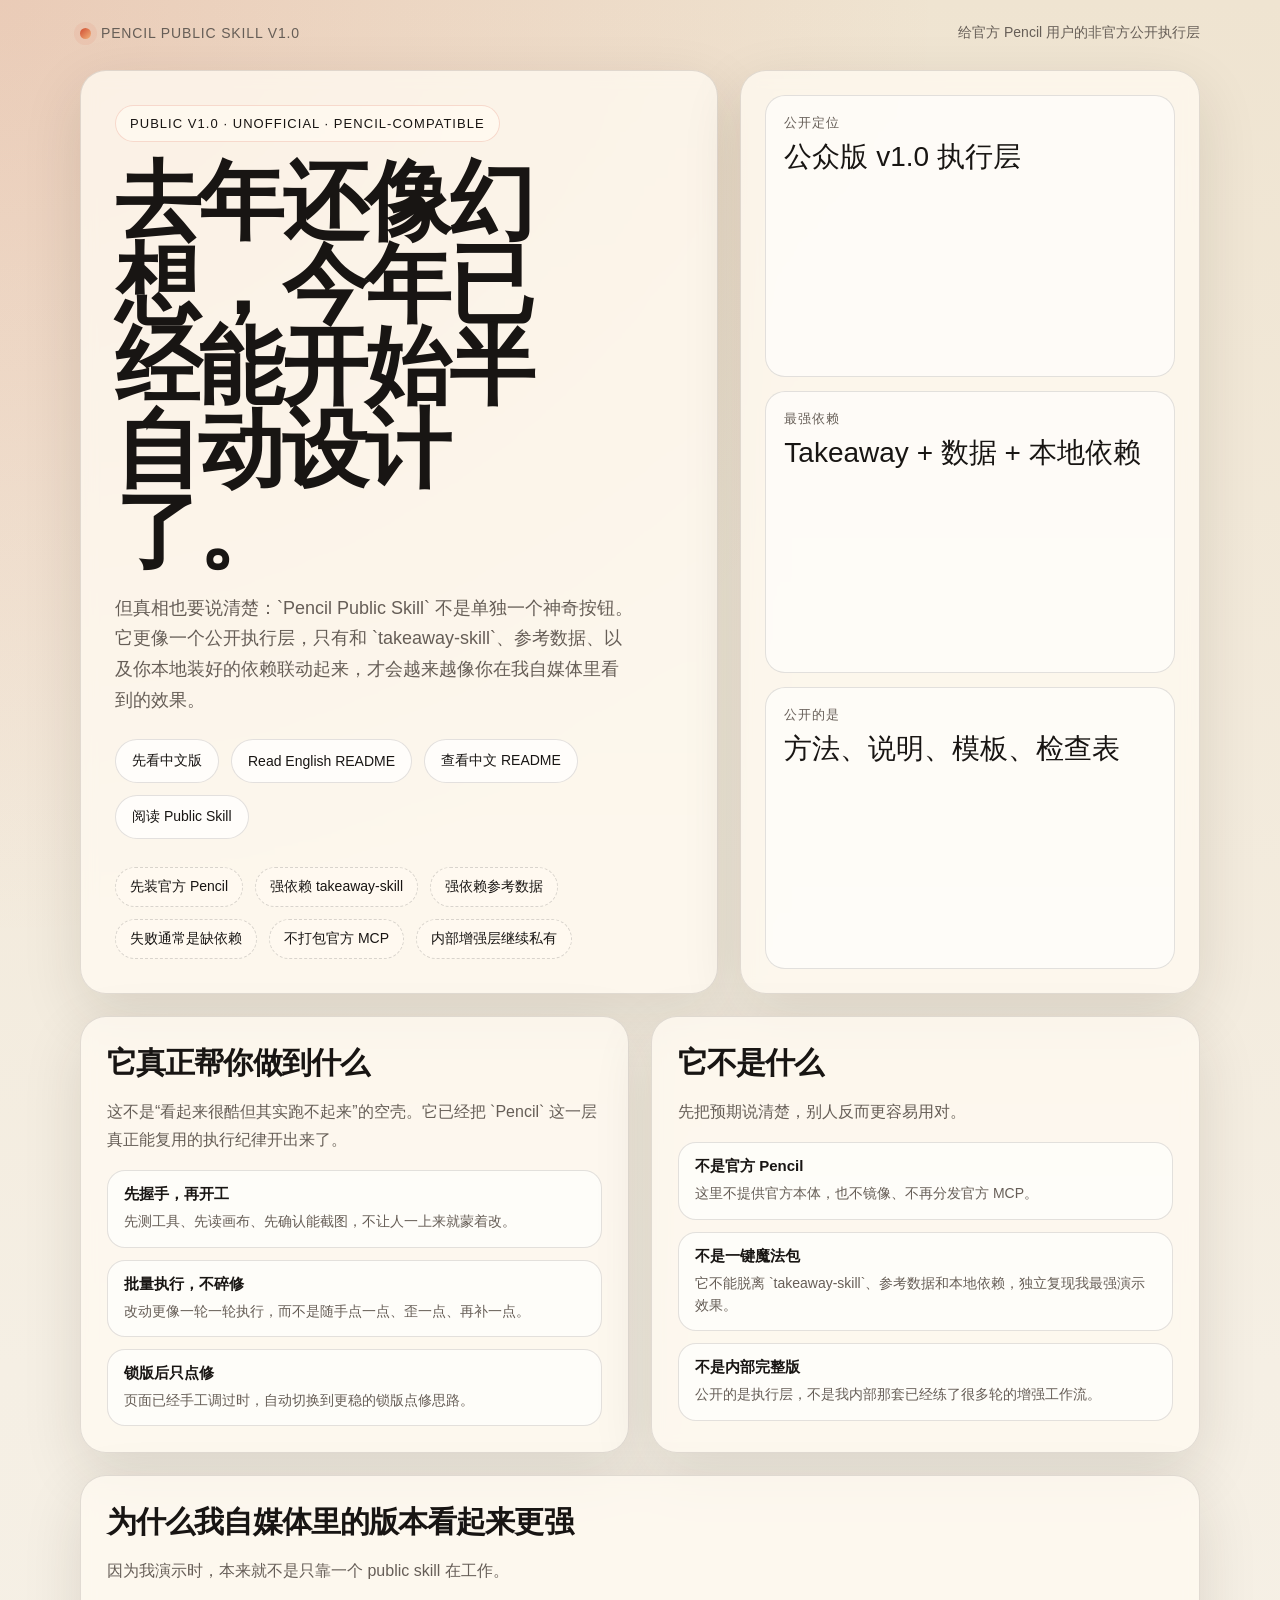
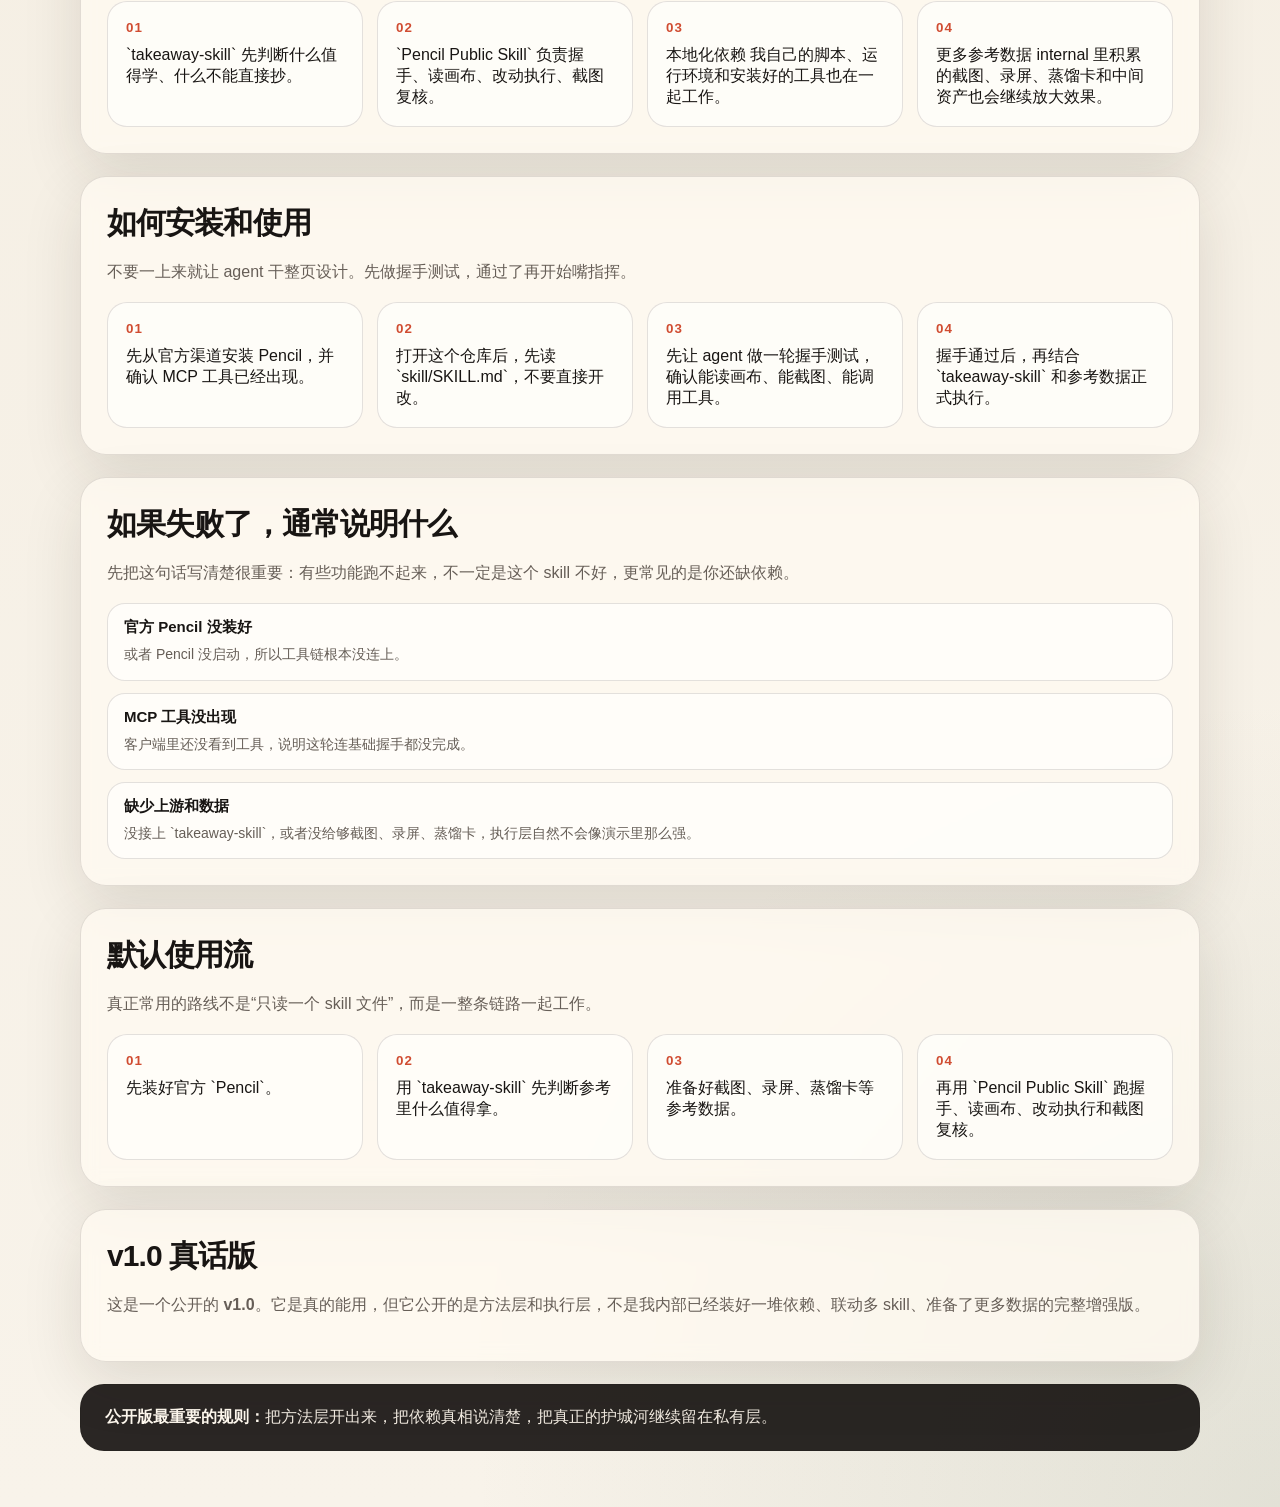
==== site/index.html @ 2a3d760c "chore: bootstrap open pencil public workflow kit" ====
<!DOCTYPE html>
<html lang="zh-CN">
  <head>
    <meta charset="UTF-8" />
    <meta name="viewport" content="width=device-width, initial-scale=1.0" />
    <title>Pencil Public Skill v1.0</title>
    <style>
      :root {
        --paper: #f5efe4;
        --paper-strong: #fffaf1;
        --ink: #181513;
        --muted: #665e57;
        --line: rgba(24, 21, 19, 0.12);
        --accent: #d04c31;
        --accent-soft: #f2b37b;
        --sage: #7f8f7a;
        --card: rgba(255, 250, 241, 0.78);
        --shadow: 0 20px 60px rgba(44, 29, 17, 0.12);
      }

      * {
        box-sizing: border-box;
      }

      body {
        margin: 0;
        color: var(--ink);
        background:
          radial-gradient(circle at top left, rgba(208, 76, 49, 0.16), transparent 28%),
          radial-gradient(circle at bottom right, rgba(127, 143, 122, 0.18), transparent 24%),
          linear-gradient(180deg, #efe4d1 0%, var(--paper) 44%, #f8f3ea 100%);
        font-family: "IBM Plex Sans", "Avenir Next", "Segoe UI", sans-serif;
      }

      a {
        color: inherit;
      }

      .shell {
        width: min(1120px, calc(100vw - 32px));
        margin: 0 auto;
        padding: 24px 0 56px;
      }

      .topbar {
        display: flex;
        justify-content: space-between;
        gap: 16px;
        align-items: center;
        margin-bottom: 28px;
        font-size: 14px;
        color: var(--muted);
      }

      .mark {
        display: inline-flex;
        align-items: center;
        gap: 10px;
        letter-spacing: 0.06em;
        text-transform: uppercase;
      }

      .mark::before {
        content: "";
        width: 11px;
        height: 11px;
        border-radius: 999px;
        background: linear-gradient(135deg, var(--accent), var(--accent-soft));
        box-shadow: 0 0 0 6px rgba(208, 76, 49, 0.08);
      }

      .hero {
        display: grid;
        grid-template-columns: minmax(0, 1.25fr) minmax(280px, 0.9fr);
        gap: 22px;
        align-items: stretch;
      }

      .panel {
        background: var(--card);
        backdrop-filter: blur(8px);
        border: 1px solid var(--line);
        border-radius: 26px;
        box-shadow: var(--shadow);
      }

      .hero-main {
        padding: 34px;
      }

      .eyebrow {
        display: inline-flex;
        align-items: center;
        gap: 10px;
        padding: 10px 14px;
        border-radius: 999px;
        border: 1px solid rgba(208, 76, 49, 0.18);
        background: rgba(255, 250, 241, 0.78);
        font-size: 13px;
        letter-spacing: 0.08em;
        text-transform: uppercase;
      }

      h1,
      h2,
      h3 {
        margin: 0;
        font-family: "Space Grotesk", "Avenir Next Condensed", sans-serif;
        letter-spacing: -0.03em;
      }

      h1 {
        margin-top: 18px;
        font-size: clamp(42px, 7vw, 86px);
        line-height: 0.96;
        max-width: 9.4ch;
      }

      .lead {
        margin: 20px 0 0;
        max-width: 52ch;
        color: var(--muted);
        font-size: 18px;
        line-height: 1.7;
      }

      .hero-notes {
        margin-top: 28px;
        display: flex;
        flex-wrap: wrap;
        gap: 12px;
      }

      .chip {
        padding: 10px 14px;
        border-radius: 999px;
        border: 1px dashed rgba(24, 21, 19, 0.16);
        background: rgba(255, 250, 241, 0.72);
        font-size: 14px;
      }

      .hero-links {
        margin-top: 24px;
        display: flex;
        flex-wrap: wrap;
        gap: 12px;
      }

      .hero-link {
        display: inline-flex;
        align-items: center;
        justify-content: center;
        padding: 12px 16px;
        border-radius: 999px;
        border: 1px solid rgba(24, 21, 19, 0.12);
        background: rgba(255, 255, 255, 0.72);
        text-decoration: none;
        font-size: 14px;
      }

      .hero-side {
        padding: 24px;
        display: grid;
        gap: 14px;
      }

      .stat {
        padding: 18px;
        border-radius: 20px;
        background: rgba(255, 255, 255, 0.62);
        border: 1px solid var(--line);
      }

      .stat-label {
        color: var(--muted);
        font-size: 13px;
        text-transform: uppercase;
        letter-spacing: 0.08em;
      }

      .stat-value {
        margin-top: 10px;
        font-size: 28px;
        line-height: 1.1;
        font-family: "Space Grotesk", "Avenir Next Condensed", sans-serif;
      }

      .grid {
        margin-top: 22px;
        display: grid;
        grid-template-columns: repeat(12, minmax(0, 1fr));
        gap: 22px;
      }

      .card {
        padding: 26px;
        grid-column: span 6;
      }

      .card h2 {
        font-size: 30px;
        margin-bottom: 14px;
      }

      .card p {
        margin: 0 0 16px;
        color: var(--muted);
        line-height: 1.75;
      }

      .list {
        display: grid;
        gap: 12px;
      }

      .item {
        padding: 14px 16px;
        border-radius: 18px;
        background: rgba(255, 255, 255, 0.58);
        border: 1px solid var(--line);
      }

      .item strong {
        display: block;
        margin-bottom: 6px;
        font-size: 15px;
      }

      .item span {
        color: var(--muted);
        font-size: 14px;
        line-height: 1.6;
      }

      .full {
        grid-column: 1 / -1;
      }

      .steps {
        display: grid;
        grid-template-columns: repeat(4, minmax(0, 1fr));
        gap: 14px;
      }

      .step {
        padding: 18px;
        border-radius: 20px;
        border: 1px solid var(--line);
        background: rgba(255, 255, 255, 0.56);
      }

      .step small {
        display: block;
        margin-bottom: 10px;
        color: var(--accent);
        font-weight: 700;
        letter-spacing: 0.08em;
      }

      .footer {
        margin-top: 22px;
        padding: 22px 24px;
        border-radius: 24px;
        border: 1px solid var(--line);
        background: rgba(24, 21, 19, 0.92);
        color: #f4ede3;
      }

      .footer strong {
        color: #fff9ef;
      }

      @media (max-width: 920px) {
        .hero {
          grid-template-columns: 1fr;
        }

        .card {
          grid-column: 1 / -1;
        }

        .steps {
          grid-template-columns: 1fr 1fr;
        }
      }

      @media (max-width: 640px) {
        .shell {
          width: min(100vw - 20px, 1120px);
        }

        .hero-main,
        .hero-side,
        .card {
          padding: 22px;
        }

        .steps {
          grid-template-columns: 1fr;
        }

        h1 {
          max-width: 100%;
        }
      }
    </style>
  </head>
  <body>
    <main class="shell">
      <div class="topbar">
        <div class="mark">Pencil Public Skill v1.0</div>
        <div>给官方 Pencil 用户的非官方公开执行层</div>
      </div>

      <section class="hero">
        <article class="panel hero-main">
          <div class="eyebrow">Public v1.0 · unofficial · Pencil-compatible</div>
          <h1>去年还像幻想，今年已经能开始半自动设计了。</h1>
          <p class="lead">
            但真相也要说清楚：`Pencil Public Skill` 不是单独一个神奇按钮。它更像一个公开执行层，只有和
            `takeaway-skill`、参考数据、以及你本地装好的依赖联动起来，才会越来越像你在我自媒体里看到的效果。
          </p>
          <div class="hero-links">
            <a class="hero-link" href="../README.zh-CN.md">先看中文版</a>
            <a class="hero-link" href="../README.md">Read English README</a>
            <a class="hero-link" href="../README.zh-CN.md">查看中文 README</a>
            <a class="hero-link" href="../skill/SKILL.md">阅读 Public Skill</a>
          </div>
          <div class="hero-notes">
            <div class="chip">先装官方 Pencil</div>
            <div class="chip">强依赖 takeaway-skill</div>
            <div class="chip">强依赖参考数据</div>
            <div class="chip">失败通常是缺依赖</div>
            <div class="chip">不打包官方 MCP</div>
            <div class="chip">内部增强层继续私有</div>
          </div>
        </article>

        <aside class="panel hero-side">
          <div class="stat">
            <div class="stat-label">公开定位</div>
            <div class="stat-value">公众版 v1.0 执行层</div>
          </div>
          <div class="stat">
            <div class="stat-label">最强依赖</div>
            <div class="stat-value">Takeaway + 数据 + 本地依赖</div>
          </div>
          <div class="stat">
            <div class="stat-label">公开的是</div>
            <div class="stat-value">方法、说明、模板、检查表</div>
          </div>
        </aside>
      </section>

      <section class="grid">
        <article class="panel card">
          <h2>它真正帮你做到什么</h2>
          <p>
            这不是“看起来很酷但其实跑不起来”的空壳。它已经把 `Pencil` 这一层真正能复用的执行纪律开出来了。
          </p>
          <div class="list">
            <div class="item">
              <strong>先握手，再开工</strong>
              <span>先测工具、先读画布、先确认能截图，不让人一上来就蒙着改。</span>
            </div>
            <div class="item">
              <strong>批量执行，不碎修</strong>
              <span>改动更像一轮一轮执行，而不是随手点一点、歪一点、再补一点。</span>
            </div>
            <div class="item">
              <strong>锁版后只点修</strong>
              <span>页面已经手工调过时，自动切换到更稳的锁版点修思路。</span>
            </div>
          </div>
        </article>

        <article class="panel card">
          <h2>它不是什么</h2>
          <p>
            先把预期说清楚，别人反而更容易用对。
          </p>
          <div class="list">
            <div class="item">
              <strong>不是官方 Pencil</strong>
              <span>这里不提供官方本体，也不镜像、不再分发官方 MCP。</span>
            </div>
            <div class="item">
              <strong>不是一键魔法包</strong>
              <span>它不能脱离 `takeaway-skill`、参考数据和本地依赖，独立复现我最强演示效果。</span>
            </div>
            <div class="item">
              <strong>不是内部完整版</strong>
              <span>公开的是执行层，不是我内部那套已经练了很多轮的增强工作流。</span>
            </div>
          </div>
        </article>

        <article class="panel card full">
          <h2>为什么我自媒体里的版本看起来更强</h2>
          <p>
            因为我演示时，本来就不是只靠一个 public skill 在工作。
          </p>
          <div class="steps">
            <div class="step">
              <small>01</small>
              `takeaway-skill`
              先判断什么值得学、什么不能直接抄。
            </div>
            <div class="step">
              <small>02</small>
              `Pencil Public Skill`
              负责握手、读画布、改动执行、截图复核。
            </div>
            <div class="step">
              <small>03</small>
              本地化依赖
              我自己的脚本、运行环境和安装好的工具也在一起工作。
            </div>
            <div class="step">
              <small>04</small>
              更多参考数据
              internal 里积累的截图、录屏、蒸馏卡和中间资产也会继续放大效果。
            </div>
          </div>
        </article>

        <article class="panel card full">
          <h2>如何安装和使用</h2>
          <p>
            不要一上来就让 agent 干整页设计。先做握手测试，通过了再开始嘴指挥。
          </p>
          <div class="steps">
            <div class="step">
              <small>01</small>
              先从官方渠道安装 Pencil，并确认 MCP 工具已经出现。
            </div>
            <div class="step">
              <small>02</small>
              打开这个仓库后，先读 `skill/SKILL.md`，不要直接开改。
            </div>
            <div class="step">
              <small>03</small>
              先让 agent 做一轮握手测试，确认能读画布、能截图、能调用工具。
            </div>
            <div class="step">
              <small>04</small>
              握手通过后，再结合 `takeaway-skill` 和参考数据正式执行。
            </div>
          </div>
        </article>

        <article class="panel card full">
          <h2>如果失败了，通常说明什么</h2>
          <p>
            先把这句话写清楚很重要：有些功能跑不起来，不一定是这个 skill 不好，更常见的是你还缺依赖。
          </p>
          <div class="list">
            <div class="item">
              <strong>官方 Pencil 没装好</strong>
              <span>或者 Pencil 没启动，所以工具链根本没连上。</span>
            </div>
            <div class="item">
              <strong>MCP 工具没出现</strong>
              <span>客户端里还没看到工具，说明这轮连基础握手都没完成。</span>
            </div>
            <div class="item">
              <strong>缺少上游和数据</strong>
              <span>没接上 `takeaway-skill`，或者没给够截图、录屏、蒸馏卡，执行层自然不会像演示里那么强。</span>
            </div>
          </div>
        </article>

        <article class="panel card full">
          <h2>默认使用流</h2>
          <p>
            真正常用的路线不是“只读一个 skill 文件”，而是一整条链路一起工作。
          </p>
          <div class="steps">
            <div class="step">
              <small>01</small>
              先装好官方 `Pencil`。
            </div>
            <div class="step">
              <small>02</small>
              用 `takeaway-skill` 先判断参考里什么值得拿。
            </div>
            <div class="step">
              <small>03</small>
              准备好截图、录屏、蒸馏卡等参考数据。
            </div>
            <div class="step">
              <small>04</small>
              再用 `Pencil Public Skill` 跑握手、读画布、改动执行和截图复核。
            </div>
          </div>
        </article>

        <article class="panel card full">
          <h2>v1.0 真话版</h2>
          <p>
            这是一个公开的 <strong>v1.0</strong>。它是真的能用，但它公开的是方法层和执行层，不是我内部已经装好一堆依赖、联动多 skill、准备了更多数据的完整增强版。
          </p>
        </article>
      </section>

      <section class="footer">
        <strong>公开版最重要的规则：</strong>把方法层开出来，把依赖真相说清楚，把真正的护城河继续留在私有层。
      </section>
    </main>
  </body>
</html>
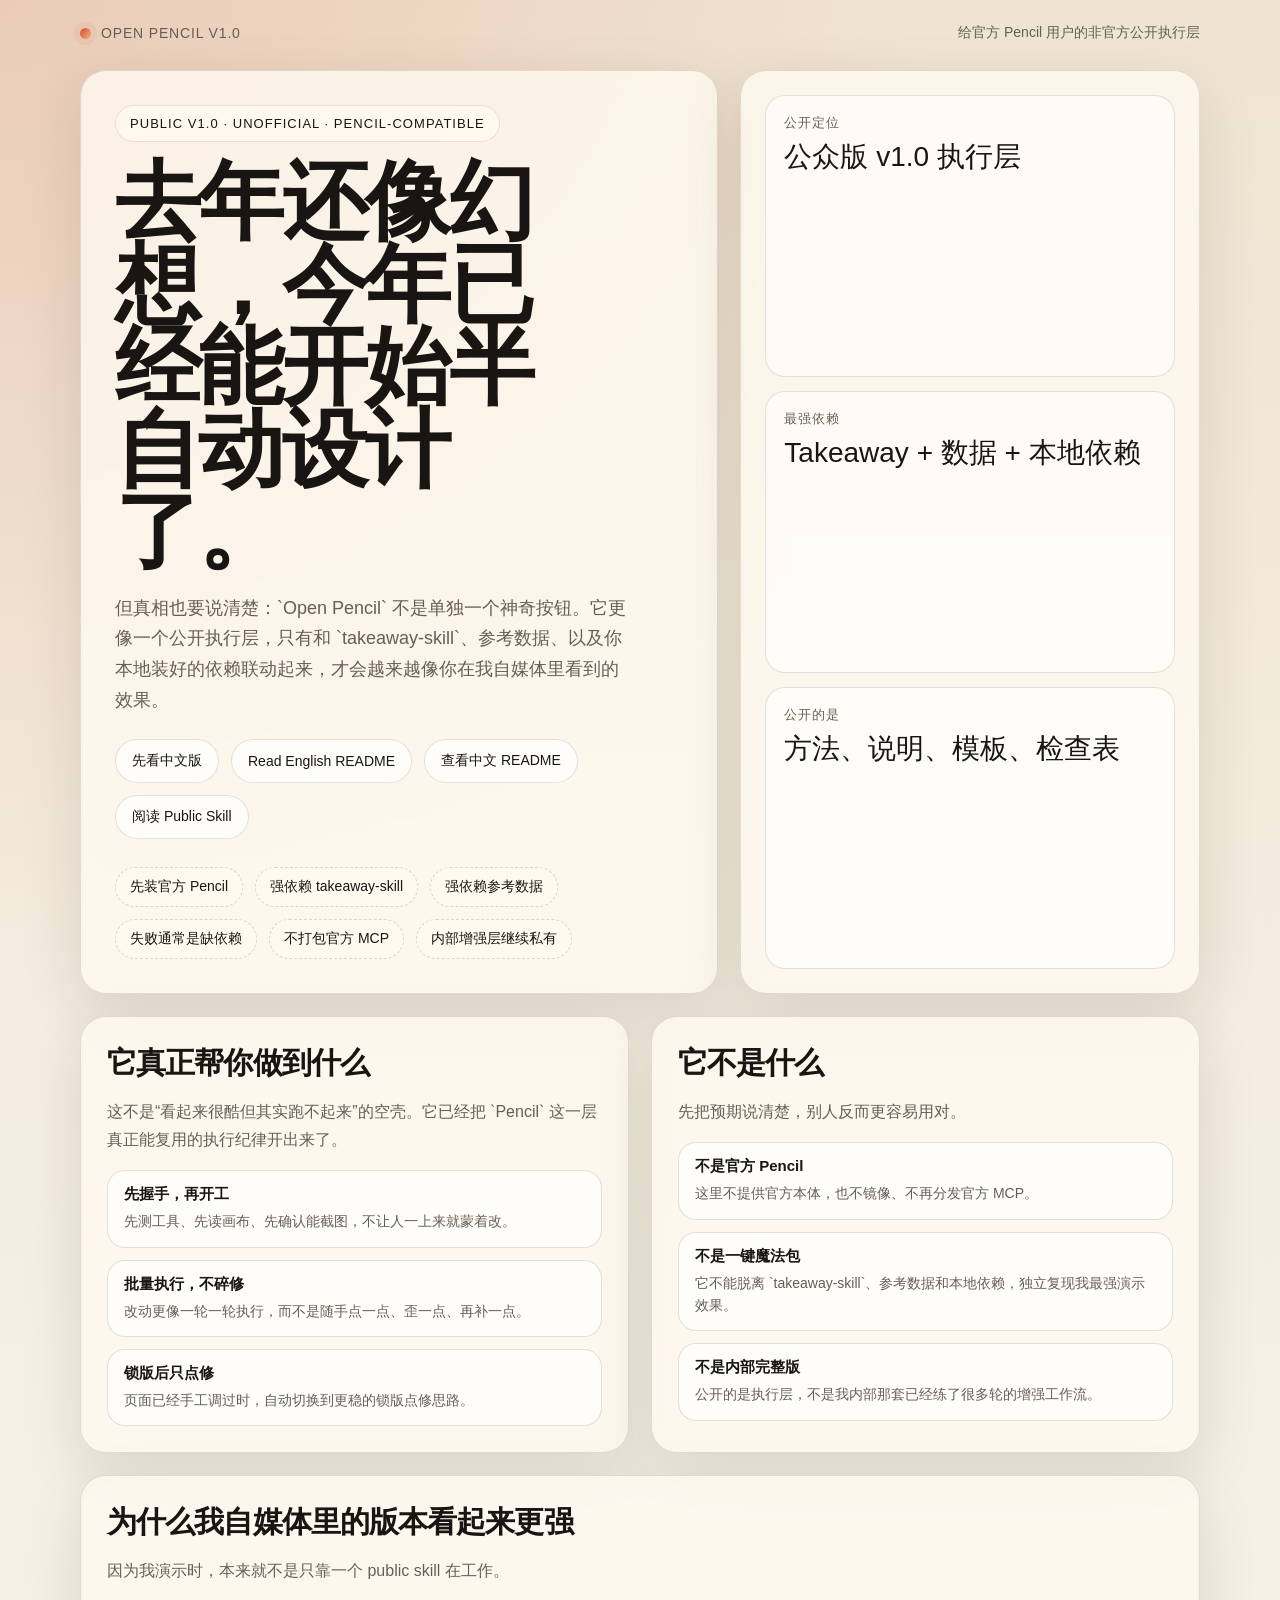
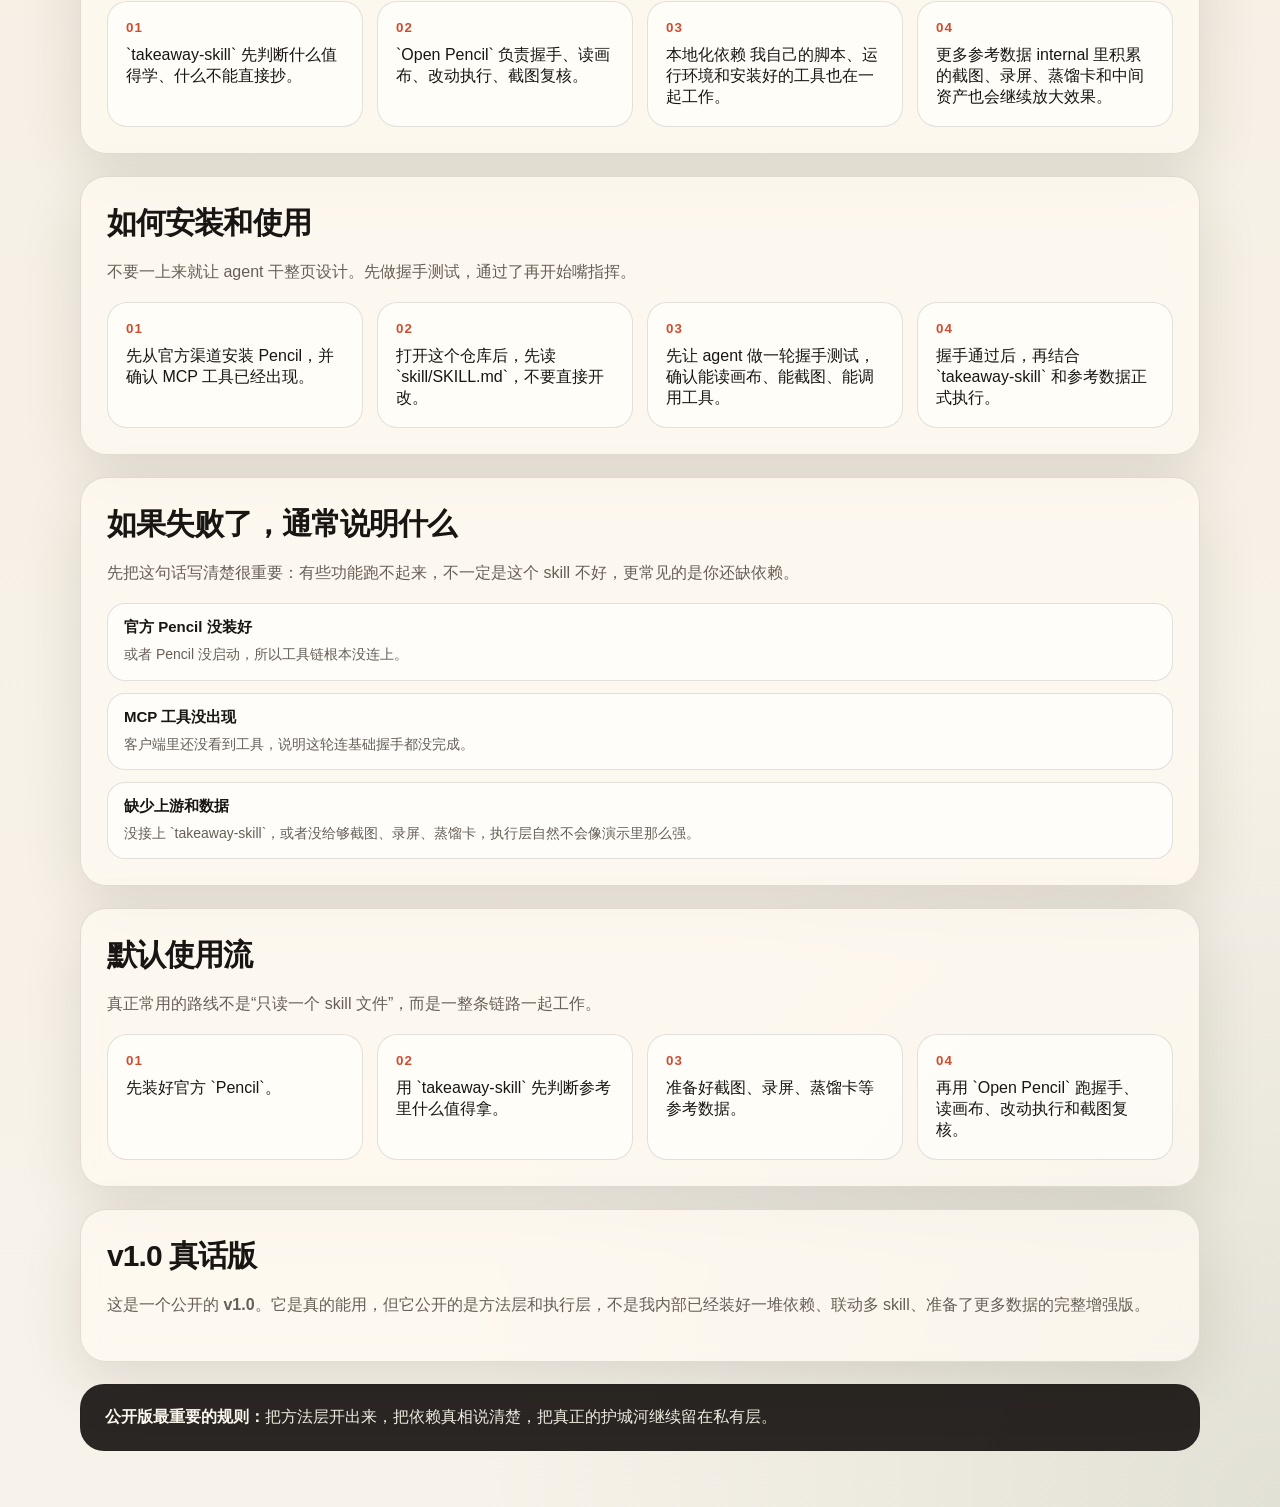
==== commit 89f9aa42: "refactor: rename public brand to open pencil" ====
--- a/site/index.html
+++ b/site/index.html
@@ -3,7 +3,7 @@
   <head>
     <meta charset="UTF-8" />
     <meta name="viewport" content="width=device-width, initial-scale=1.0" />
-    <title>Pencil Public Skill v1.0</title>
+    <title>Open Pencil v1.0</title>
     <style>
       :root {
         --paper: #f5efe4;
@@ -308,7 +308,7 @@
   <body>
     <main class="shell">
       <div class="topbar">
-        <div class="mark">Pencil Public Skill v1.0</div>
+        <div class="mark">Open Pencil v1.0</div>
         <div>给官方 Pencil 用户的非官方公开执行层</div>
       </div>
 
@@ -317,7 +317,7 @@
           <div class="eyebrow">Public v1.0 · unofficial · Pencil-compatible</div>
           <h1>去年还像幻想，今年已经能开始半自动设计了。</h1>
           <p class="lead">
-            但真相也要说清楚：`Pencil Public Skill` 不是单独一个神奇按钮。它更像一个公开执行层，只有和
+            但真相也要说清楚：`Open Pencil` 不是单独一个神奇按钮。它更像一个公开执行层，只有和
             `takeaway-skill`、参考数据、以及你本地装好的依赖联动起来，才会越来越像你在我自媒体里看到的效果。
           </p>
           <div class="hero-links">
@@ -408,7 +408,7 @@
             </div>
             <div class="step">
               <small>02</small>
-              `Pencil Public Skill`
+              `Open Pencil`
               负责握手、读画布、改动执行、截图复核。
             </div>
             <div class="step">
@@ -490,7 +490,7 @@
             </div>
             <div class="step">
               <small>04</small>
-              再用 `Pencil Public Skill` 跑握手、读画布、改动执行和截图复核。
+              再用 `Open Pencil` 跑握手、读画布、改动执行和截图复核。
             </div>
           </div>
         </article>
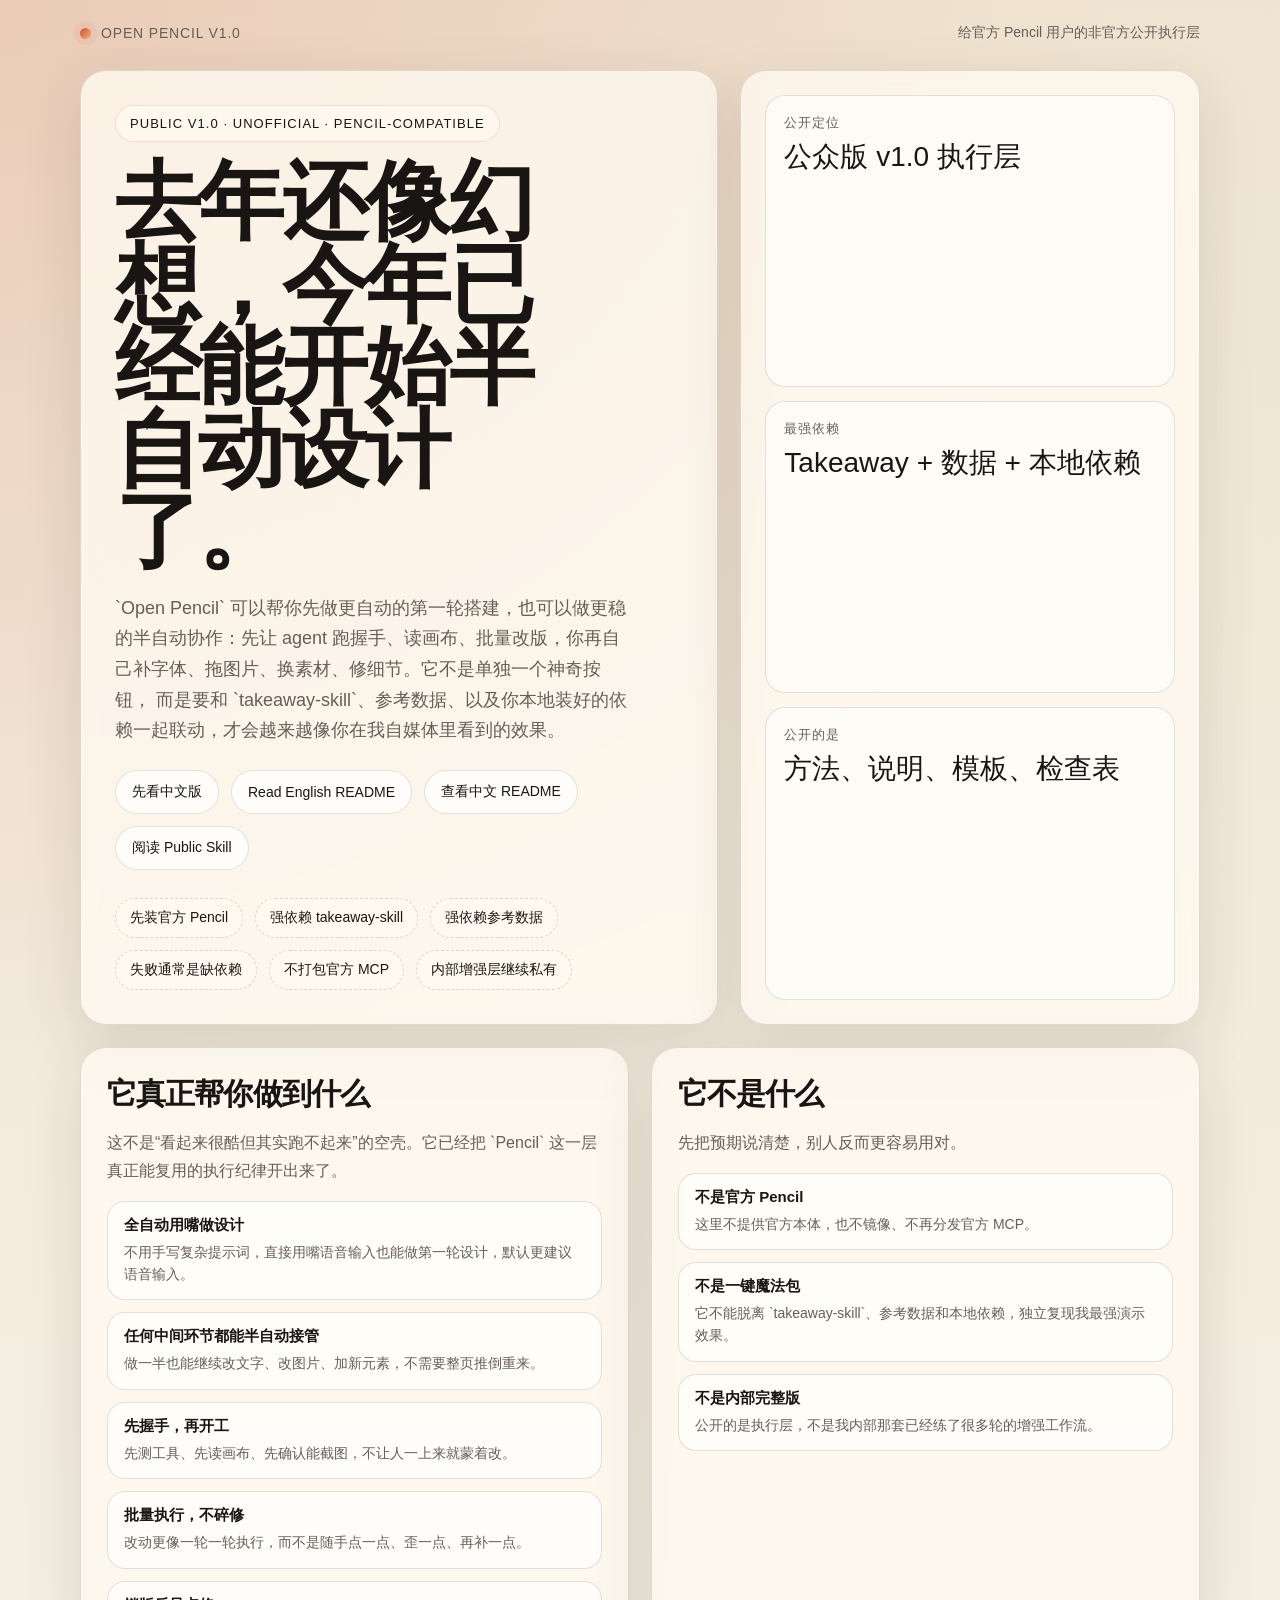
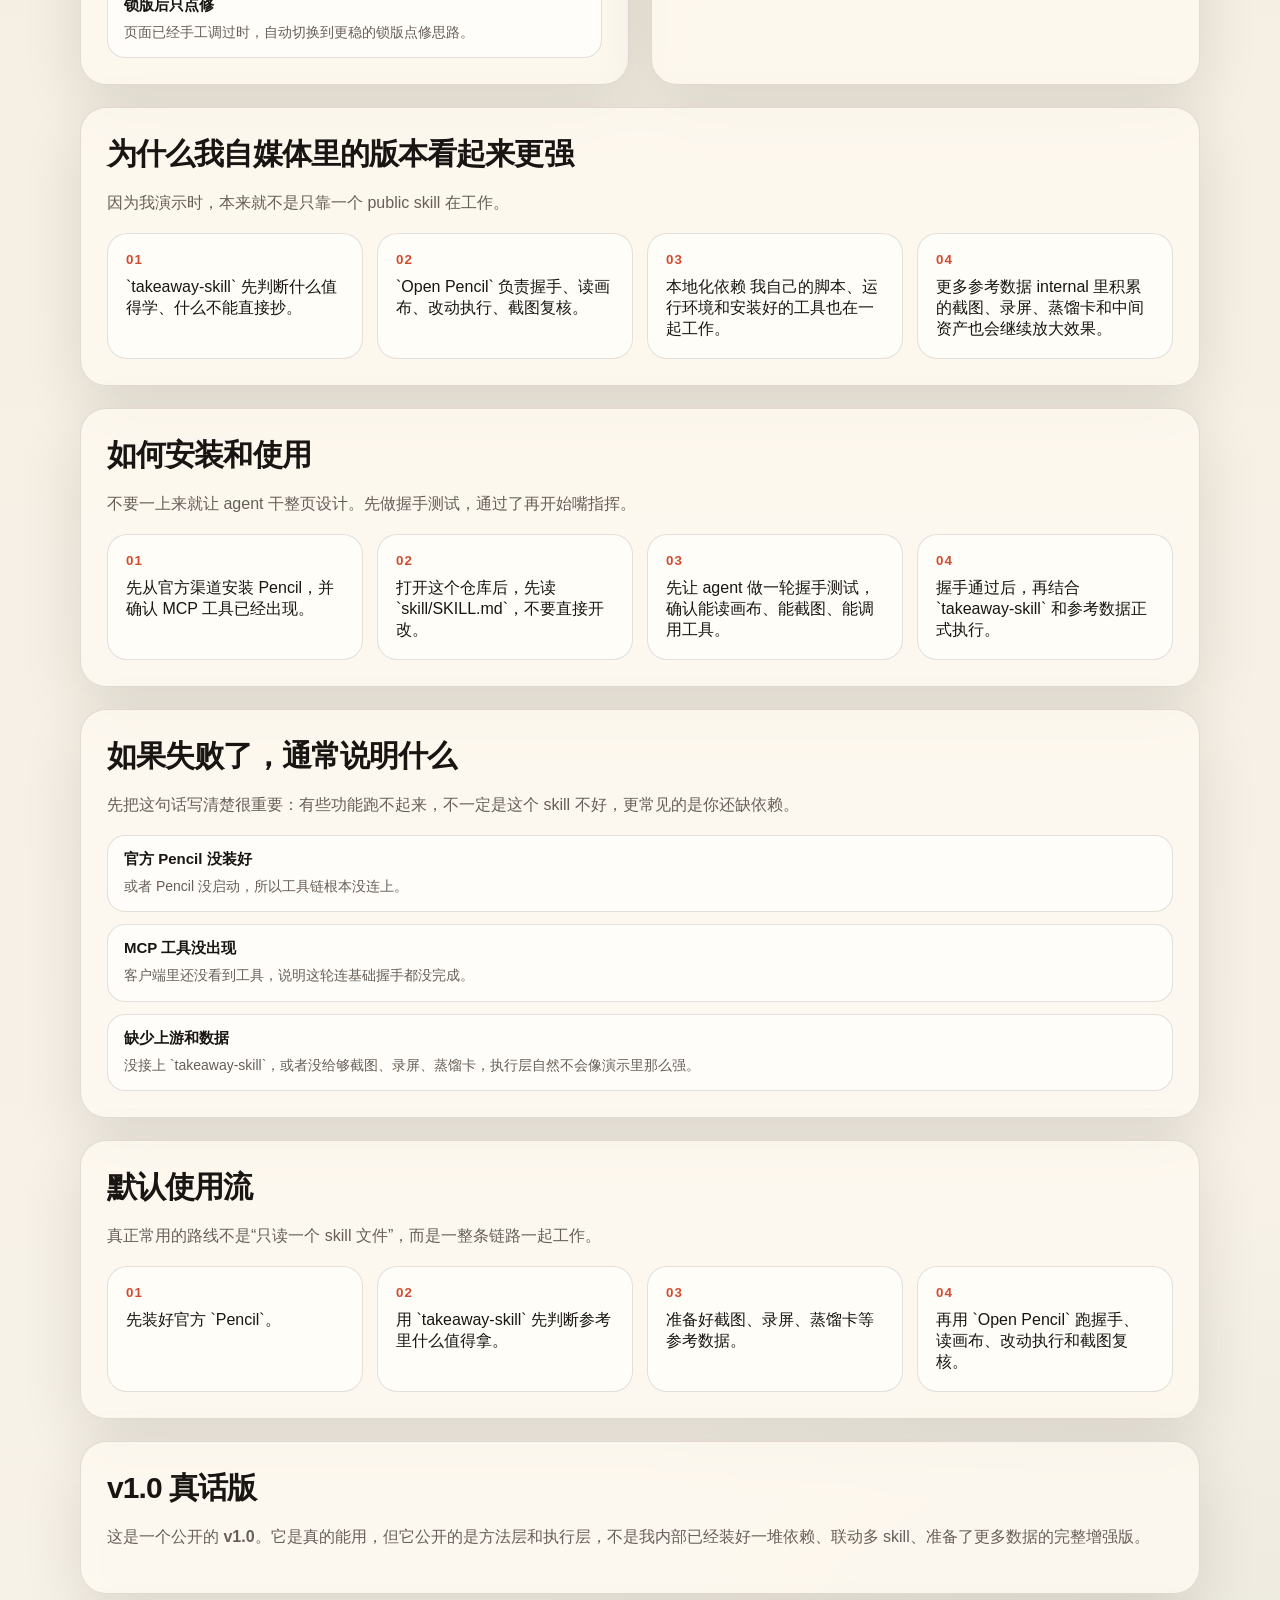
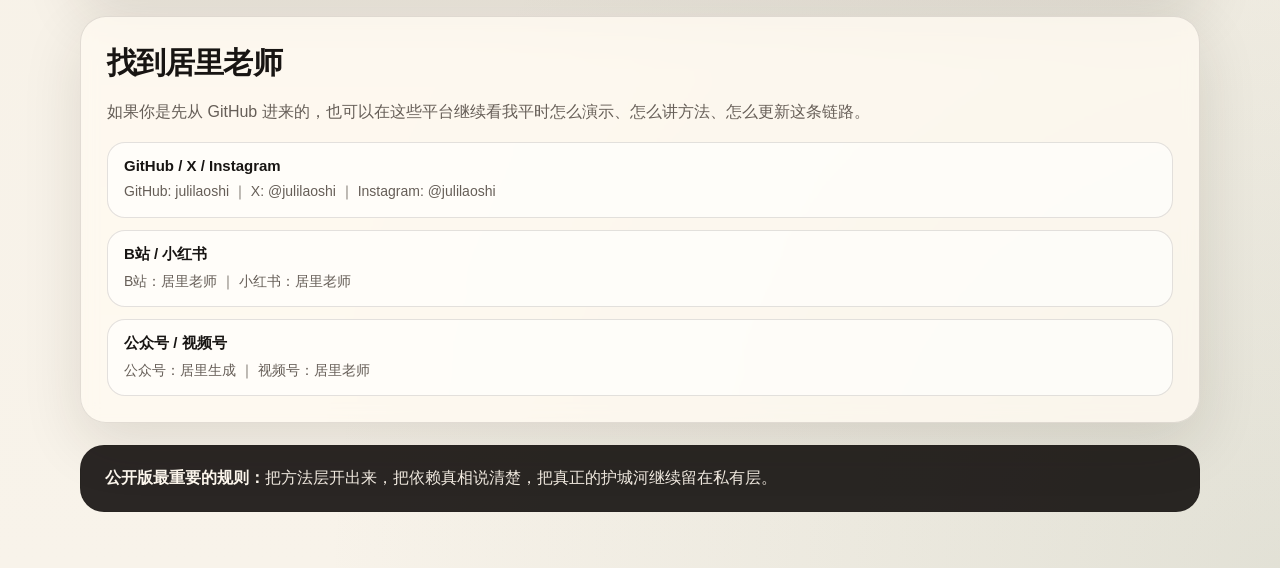
==== commit 50a864f9: "docs: sharpen open pencil core capabilities" ====
--- a/site/index.html
+++ b/site/index.html
@@ -317,8 +317,9 @@
           <div class="eyebrow">Public v1.0 · unofficial · Pencil-compatible</div>
           <h1>去年还像幻想，今年已经能开始半自动设计了。</h1>
           <p class="lead">
-            但真相也要说清楚：`Open Pencil` 不是单独一个神奇按钮。它更像一个公开执行层，只有和
-            `takeaway-skill`、参考数据、以及你本地装好的依赖联动起来，才会越来越像你在我自媒体里看到的效果。
+            `Open Pencil` 可以帮你先做更自动的第一轮搭建，也可以做更稳的半自动协作：先让 agent
+            跑握手、读画布、批量改版，你再自己补字体、拖图片、换素材、修细节。它不是单独一个神奇按钮，
+            而是要和 `takeaway-skill`、参考数据、以及你本地装好的依赖一起联动，才会越来越像你在我自媒体里看到的效果。
           </p>
           <div class="hero-links">
             <a class="hero-link" href="../README.zh-CN.md">先看中文版</a>
@@ -360,6 +361,14 @@
           </p>
           <div class="list">
             <div class="item">
+              <strong>全自动用嘴做设计</strong>
+              <span>不用手写复杂提示词，直接用嘴语音输入也能做第一轮设计，默认更建议语音输入。</span>
+            </div>
+            <div class="item">
+              <strong>任何中间环节都能半自动接管</strong>
+              <span>做一半也能继续改文字、改图片、加新元素，不需要整页推倒重来。</span>
+            </div>
+            <div class="item">
               <strong>先握手，再开工</strong>
               <span>先测工具、先读画布、先确认能截图，不让人一上来就蒙着改。</span>
             </div>
@@ -500,6 +509,27 @@
           <p>
             这是一个公开的 <strong>v1.0</strong>。它是真的能用，但它公开的是方法层和执行层，不是我内部已经装好一堆依赖、联动多 skill、准备了更多数据的完整增强版。
           </p>
+        </article>
+
+        <article class="panel card full">
+          <h2>找到居里老师</h2>
+          <p>
+            如果你是先从 GitHub 进来的，也可以在这些平台继续看我平时怎么演示、怎么讲方法、怎么更新这条链路。
+          </p>
+          <div class="list">
+            <div class="item">
+              <strong>GitHub / X / Instagram</strong>
+              <span>GitHub: julilaoshi ｜ X: @julilaoshi ｜ Instagram: @julilaoshi</span>
+            </div>
+            <div class="item">
+              <strong>B站 / 小红书</strong>
+              <span>B站：居里老师 ｜ 小红书：居里老师</span>
+            </div>
+            <div class="item">
+              <strong>公众号 / 视频号</strong>
+              <span>公众号：居里生成 ｜ 视频号：居里老师</span>
+            </div>
+          </div>
         </article>
       </section>
 
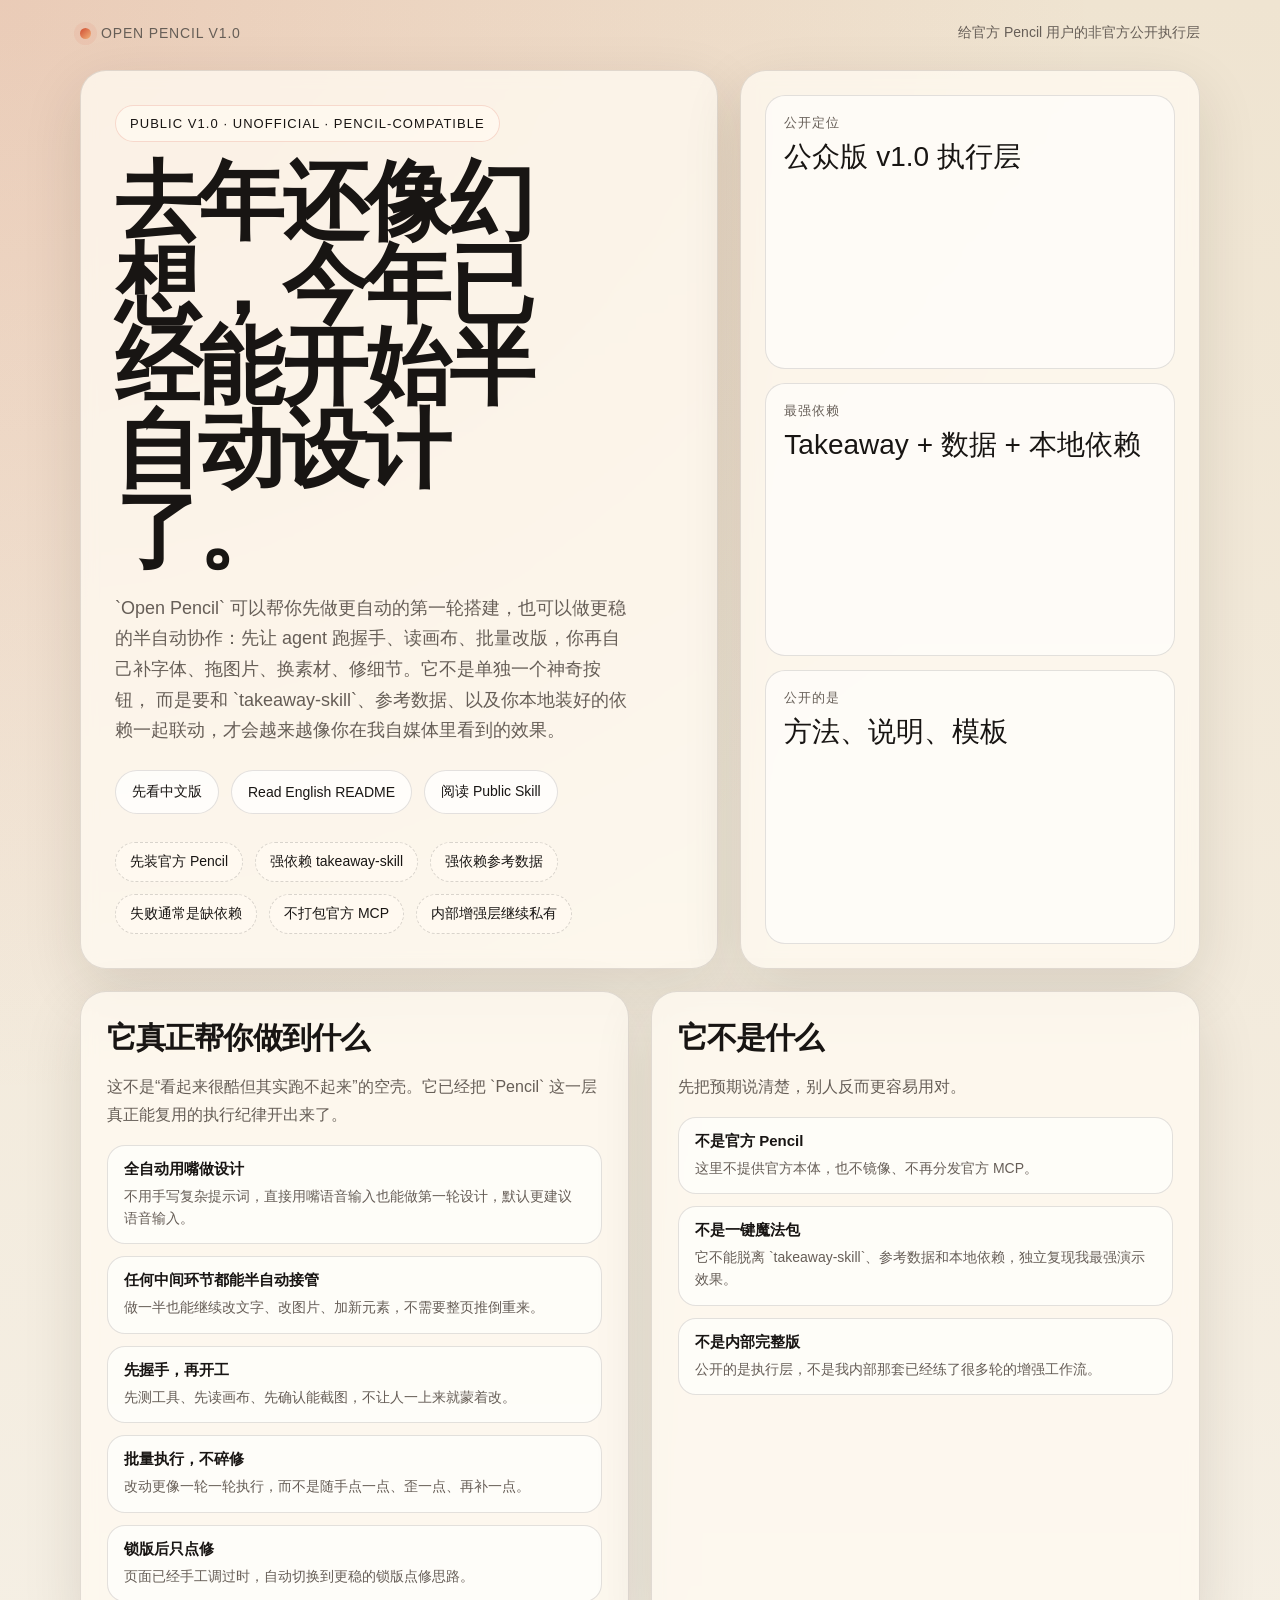
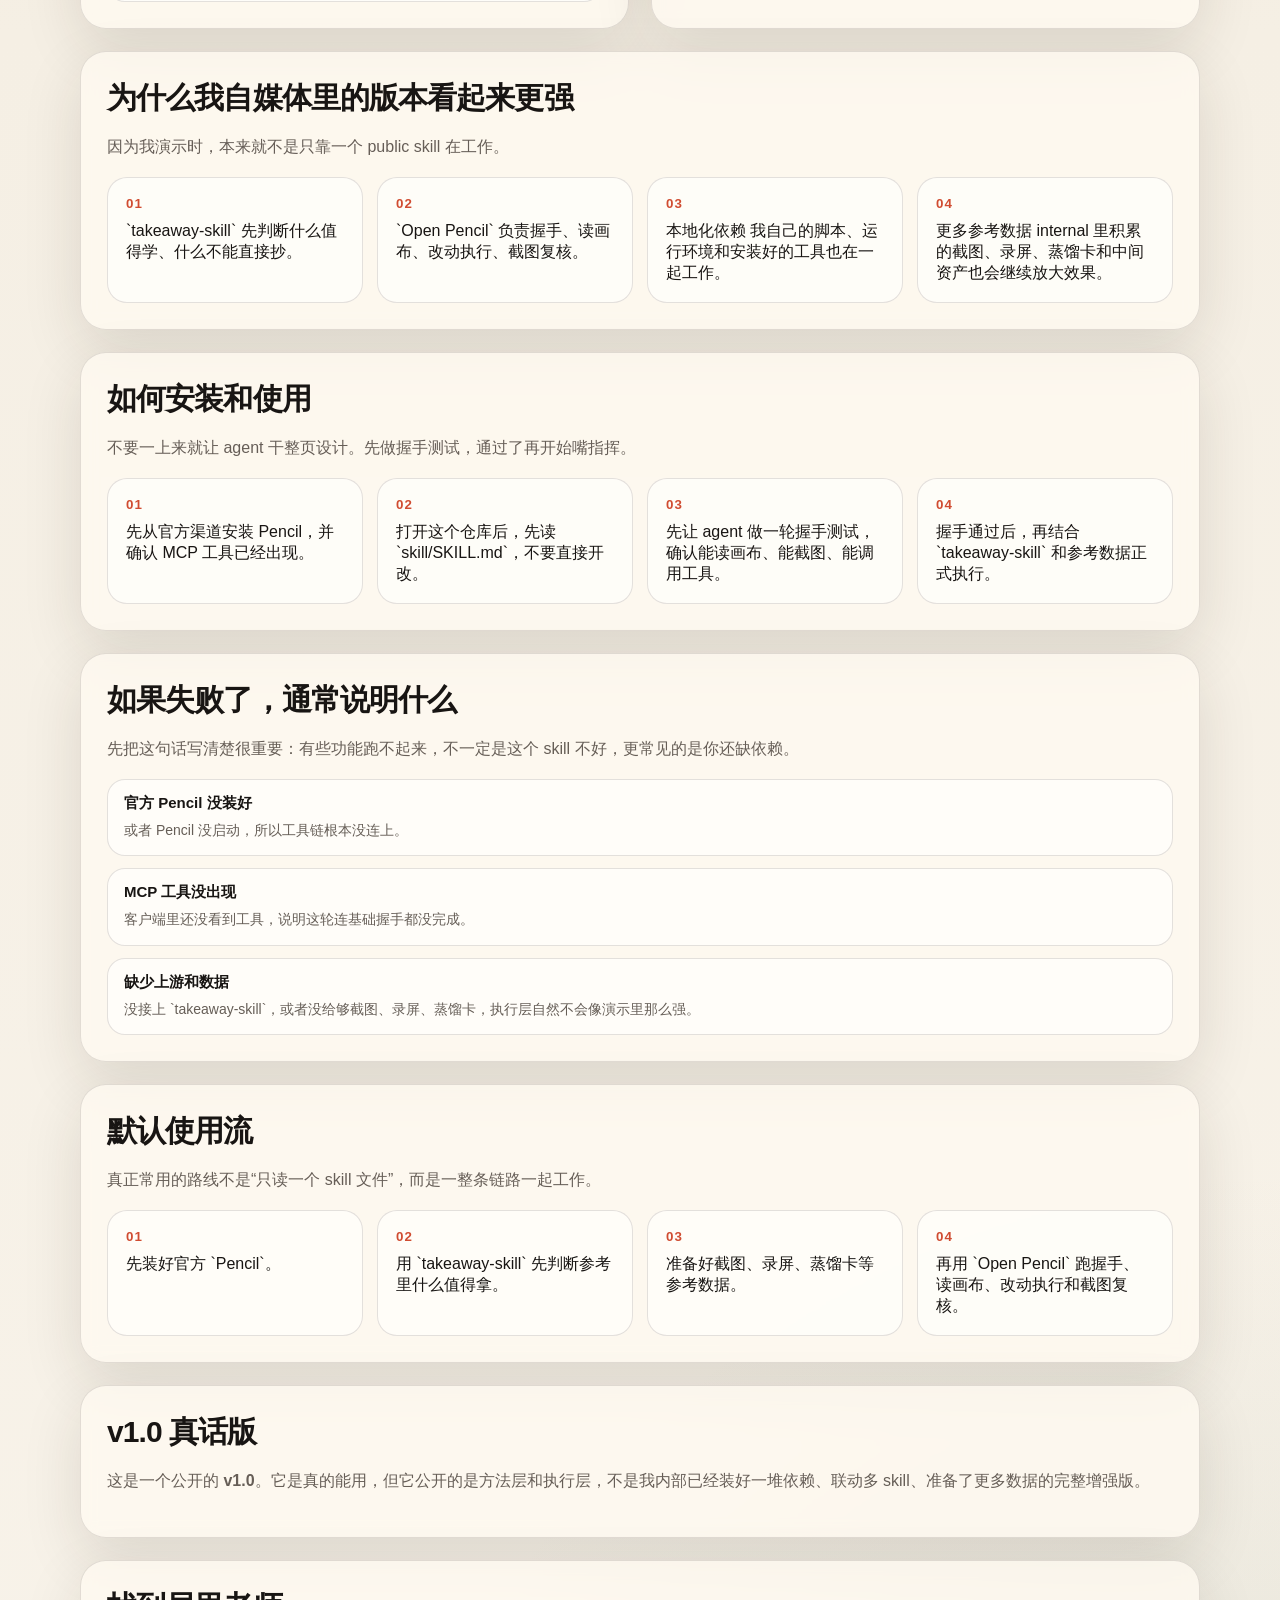
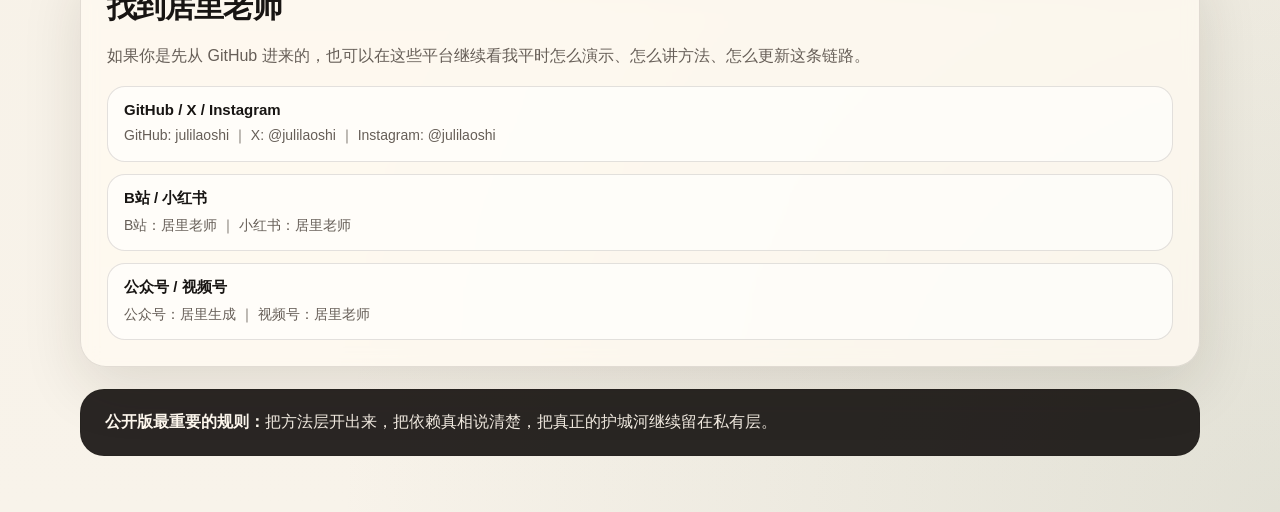
==== commit fe306d19: "fix: clean remaining public repo wording" ====
--- a/site/index.html
+++ b/site/index.html
@@ -324,7 +324,6 @@
           <div class="hero-links">
             <a class="hero-link" href="../README.zh-CN.md">先看中文版</a>
             <a class="hero-link" href="../README.md">Read English README</a>
-            <a class="hero-link" href="../README.zh-CN.md">查看中文 README</a>
             <a class="hero-link" href="../skill/SKILL.md">阅读 Public Skill</a>
           </div>
           <div class="hero-notes">
@@ -348,7 +347,7 @@
           </div>
           <div class="stat">
             <div class="stat-label">公开的是</div>
-            <div class="stat-value">方法、说明、模板、检查表</div>
+            <div class="stat-value">方法、说明、模板</div>
           </div>
         </aside>
       </section>
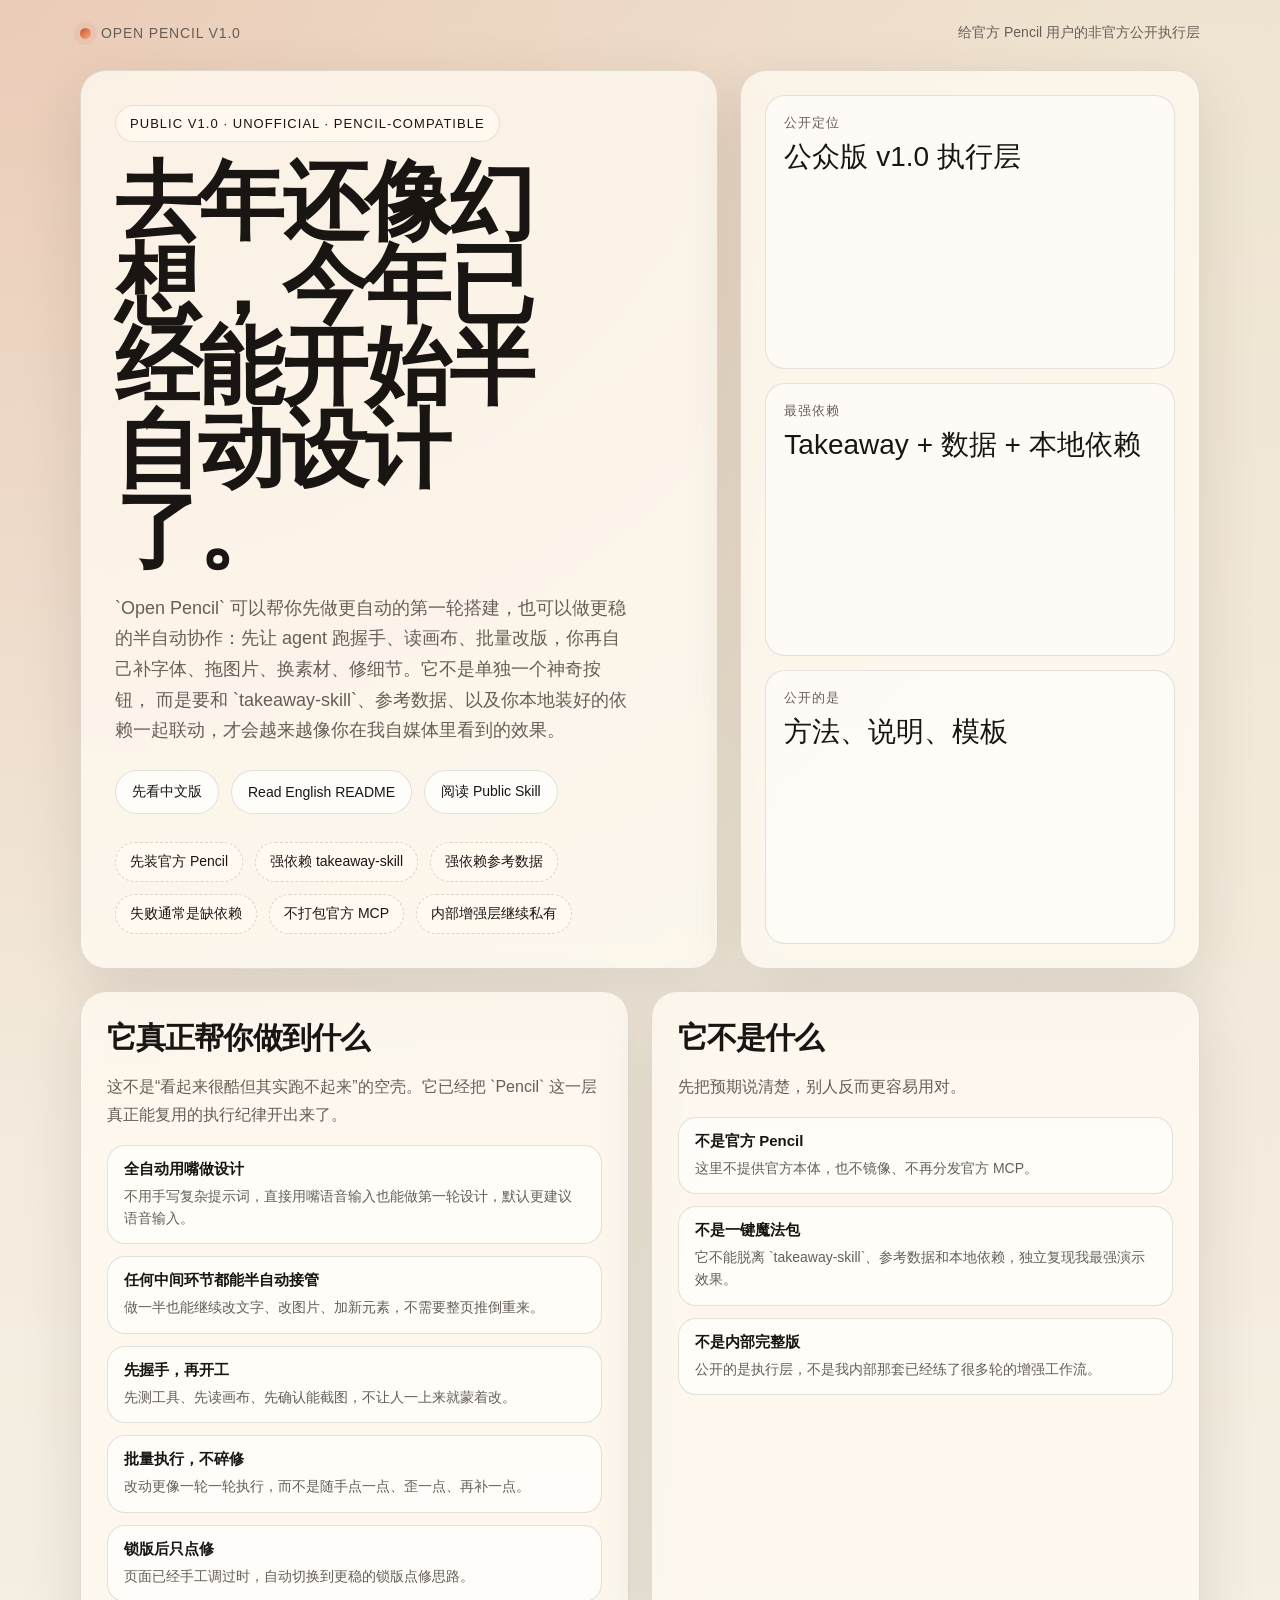
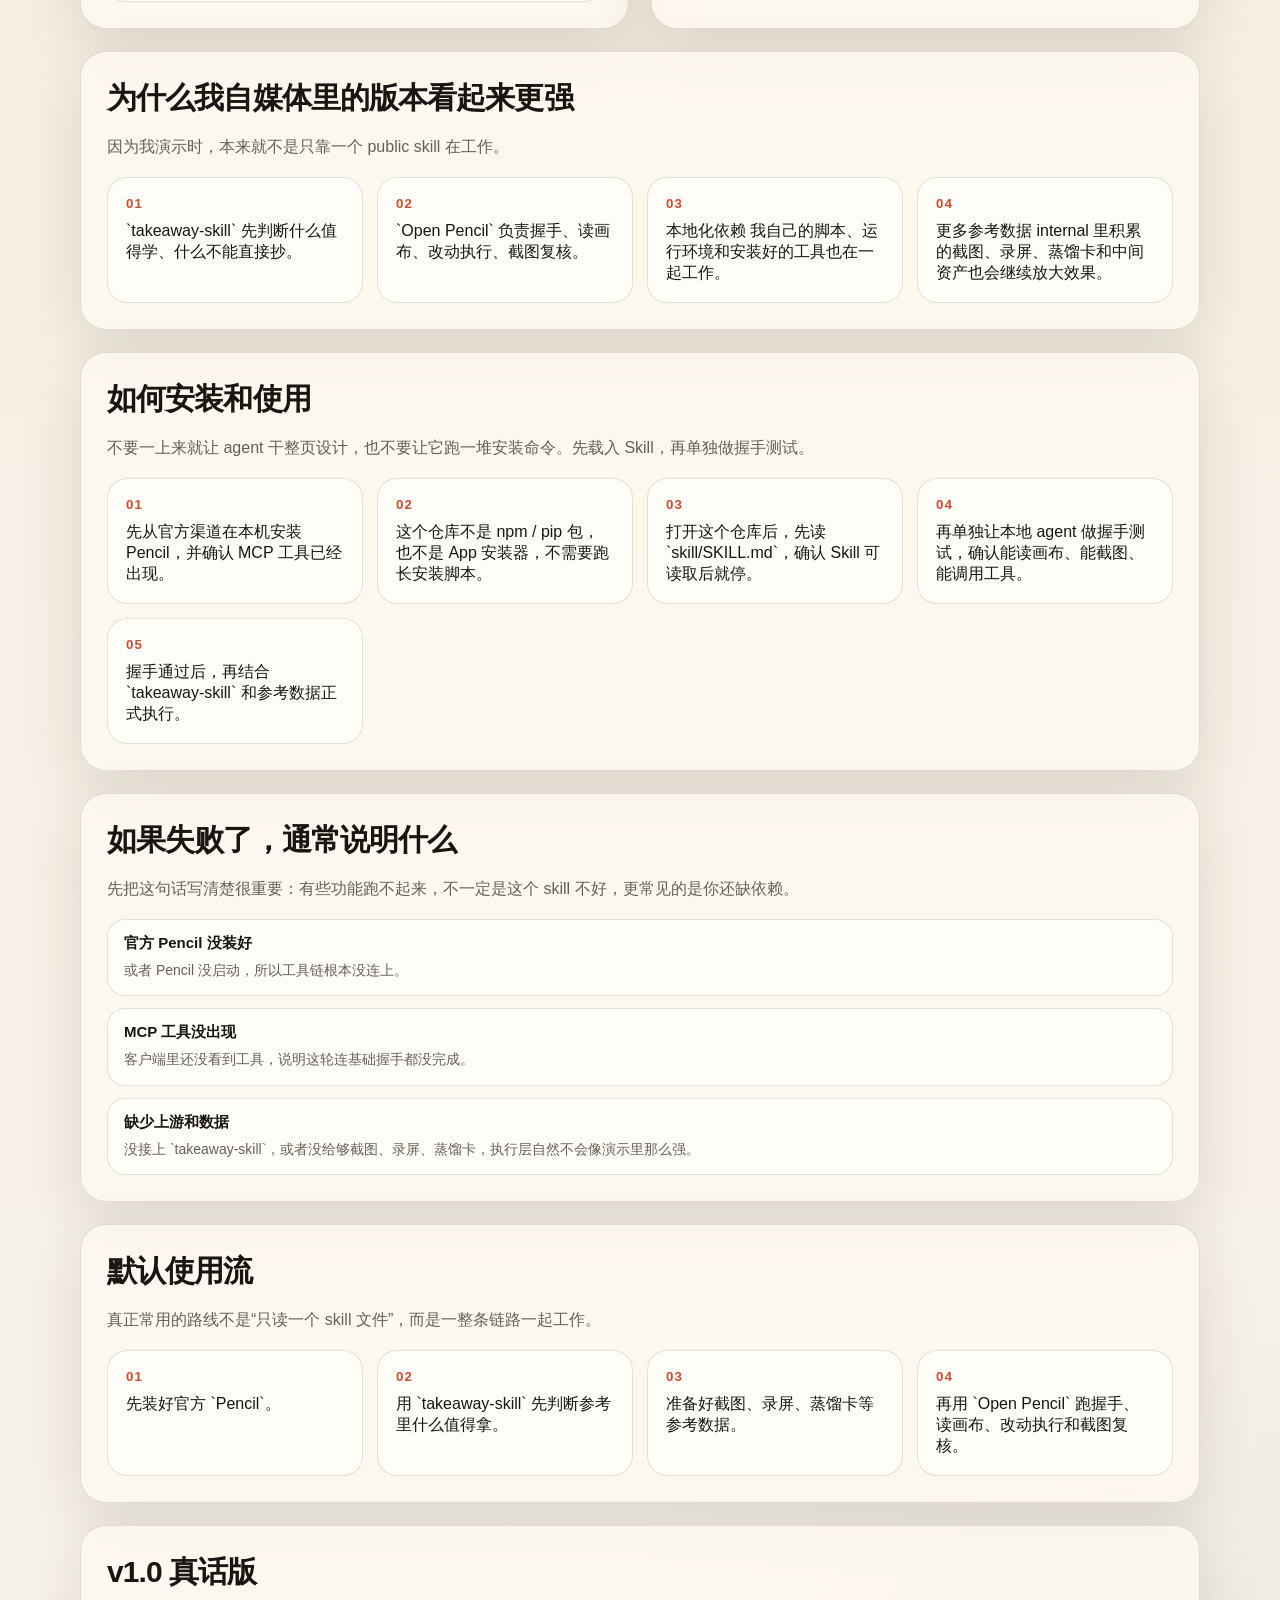
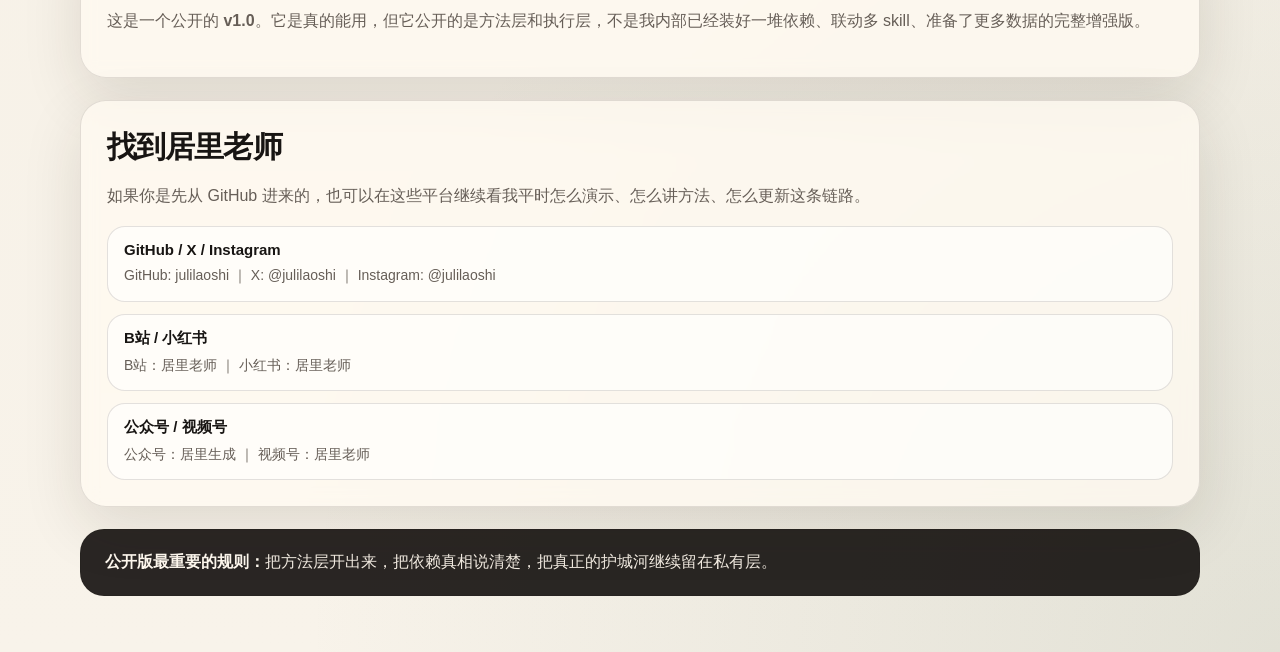
==== commit 79477ad2: "Clarify Open Pencil skill loading" ====
--- a/site/index.html
+++ b/site/index.html
@@ -435,23 +435,27 @@
         <article class="panel card full">
           <h2>如何安装和使用</h2>
           <p>
-            不要一上来就让 agent 干整页设计。先做握手测试，通过了再开始嘴指挥。
+            不要一上来就让 agent 干整页设计，也不要让它跑一堆安装命令。先载入 Skill，再单独做握手测试。
           </p>
           <div class="steps">
             <div class="step">
               <small>01</small>
-              先从官方渠道安装 Pencil，并确认 MCP 工具已经出现。
+              先从官方渠道在本机安装 Pencil，并确认 MCP 工具已经出现。
             </div>
             <div class="step">
               <small>02</small>
-              打开这个仓库后，先读 `skill/SKILL.md`，不要直接开改。
+              这个仓库不是 npm / pip 包，也不是 App 安装器，不需要跑长安装脚本。
             </div>
             <div class="step">
               <small>03</small>
-              先让 agent 做一轮握手测试，确认能读画布、能截图、能调用工具。
+              打开这个仓库后，先读 `skill/SKILL.md`，确认 Skill 可读取后就停。
             </div>
             <div class="step">
               <small>04</small>
+              再单独让本地 agent 做握手测试，确认能读画布、能截图、能调用工具。
+            </div>
+            <div class="step">
+              <small>05</small>
               握手通过后，再结合 `takeaway-skill` 和参考数据正式执行。
             </div>
           </div>
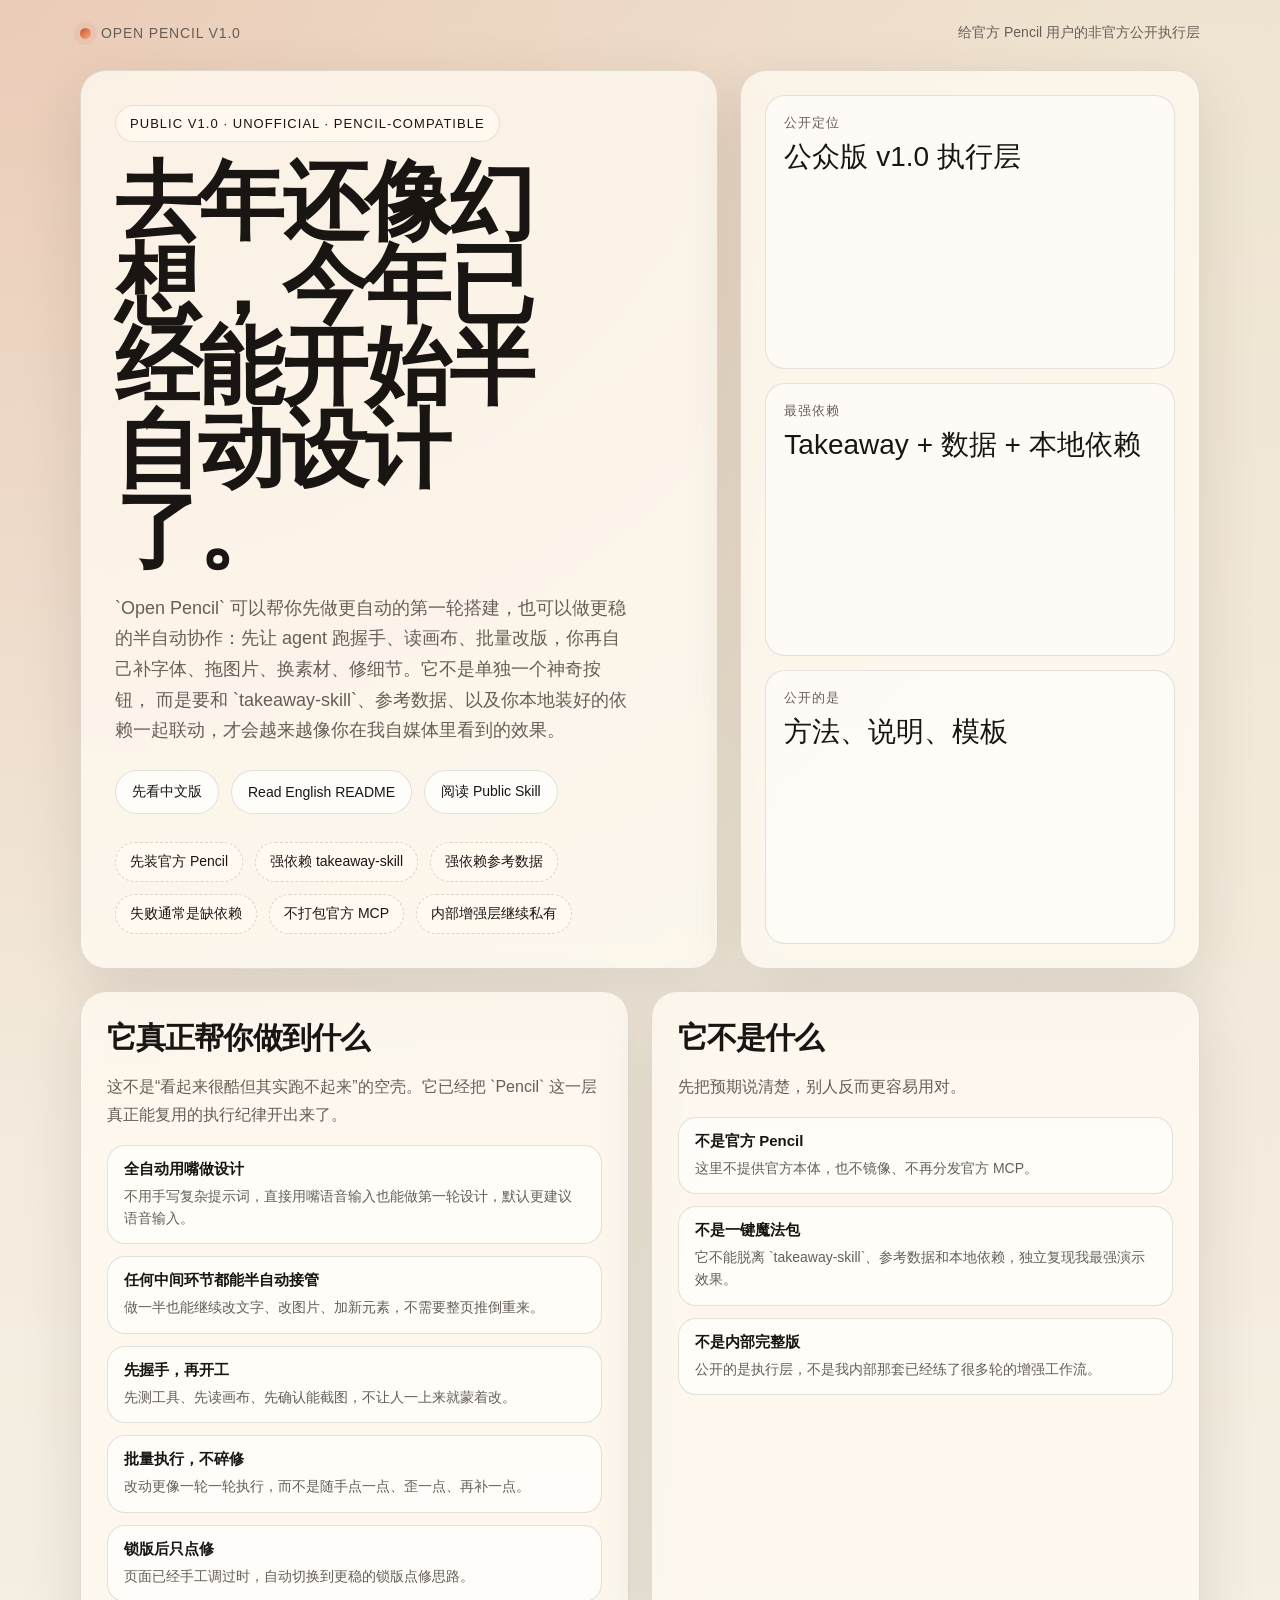
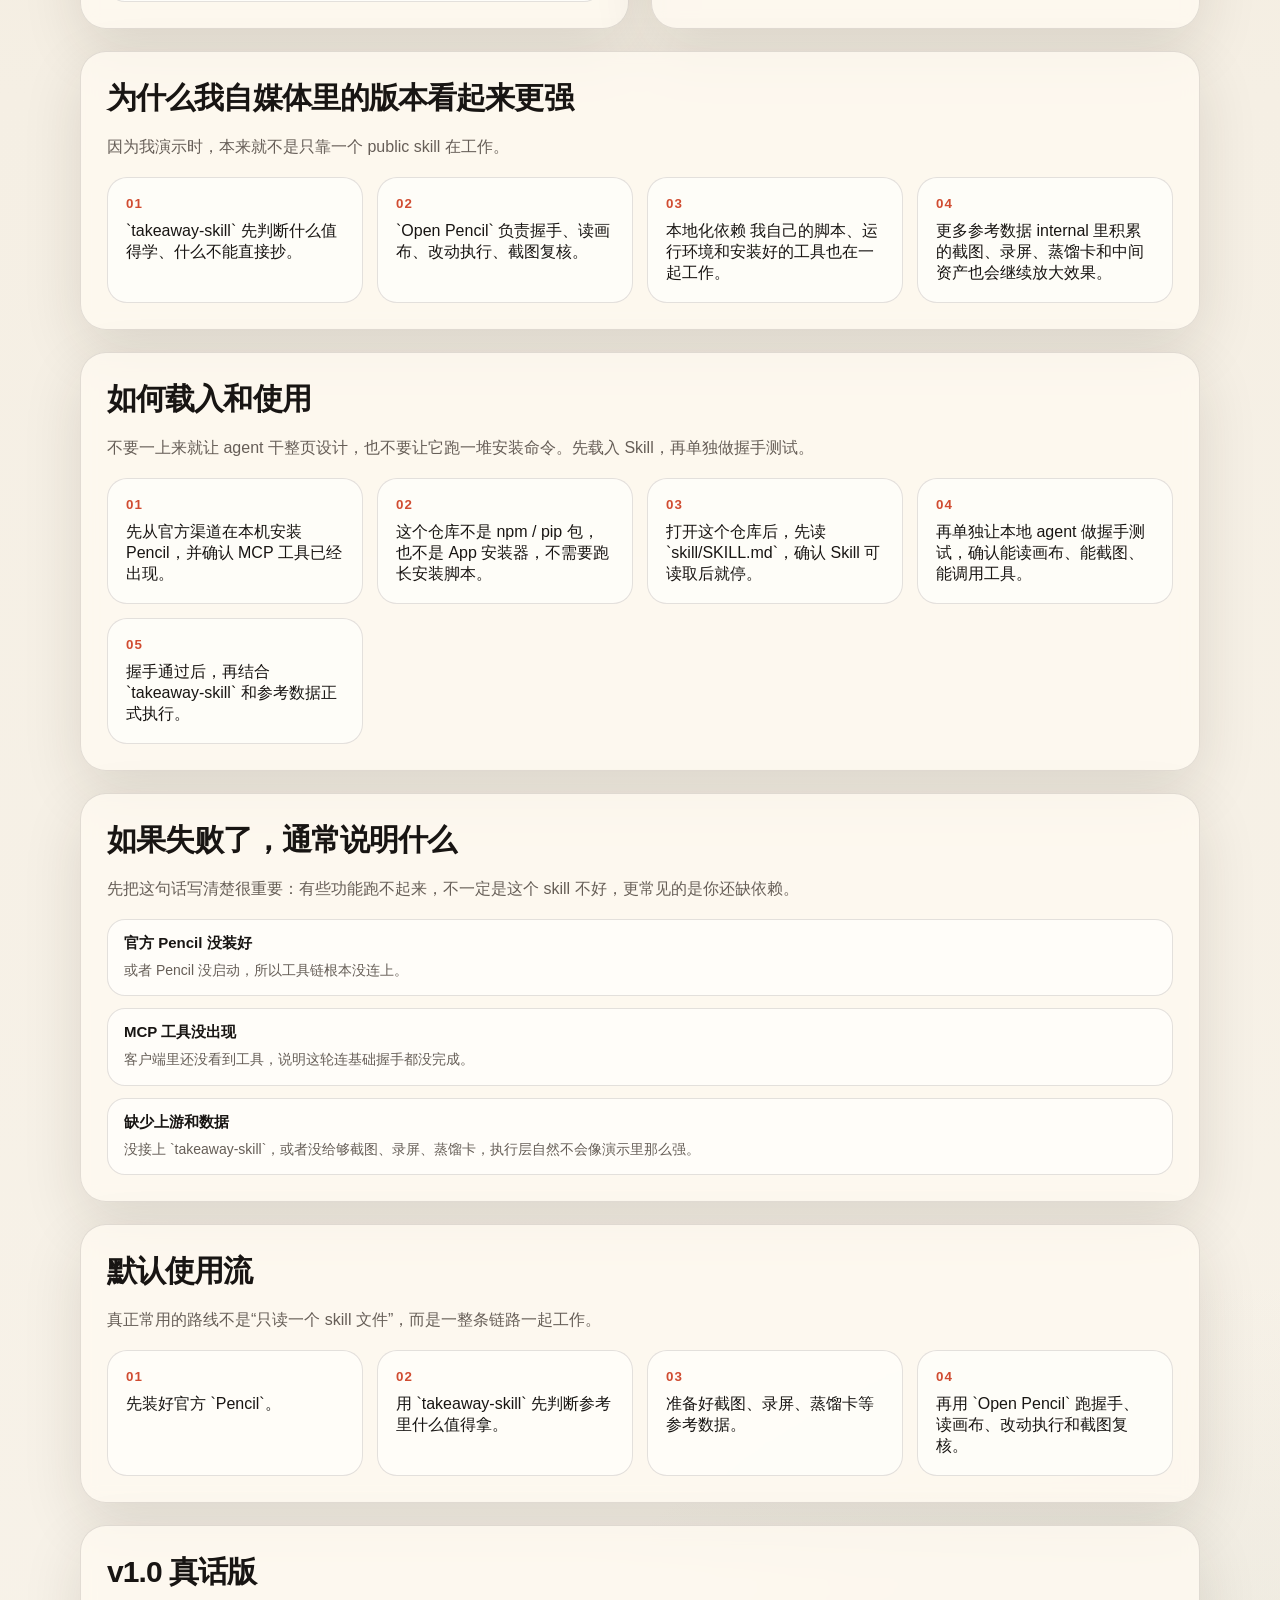
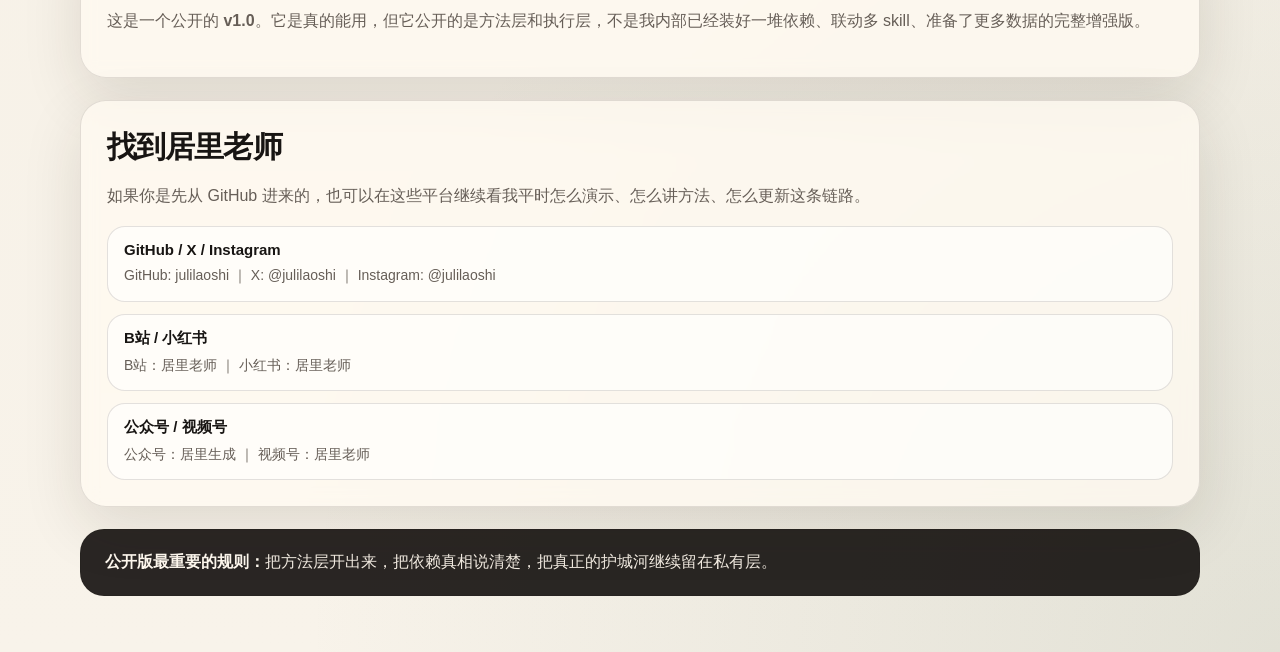
==== commit 061d2a2e: "Align Open Pencil loading language" ====
--- a/site/index.html
+++ b/site/index.html
@@ -433,7 +433,7 @@
         </article>
 
         <article class="panel card full">
-          <h2>如何安装和使用</h2>
+          <h2>如何载入和使用</h2>
           <p>
             不要一上来就让 agent 干整页设计，也不要让它跑一堆安装命令。先载入 Skill，再单独做握手测试。
           </p>
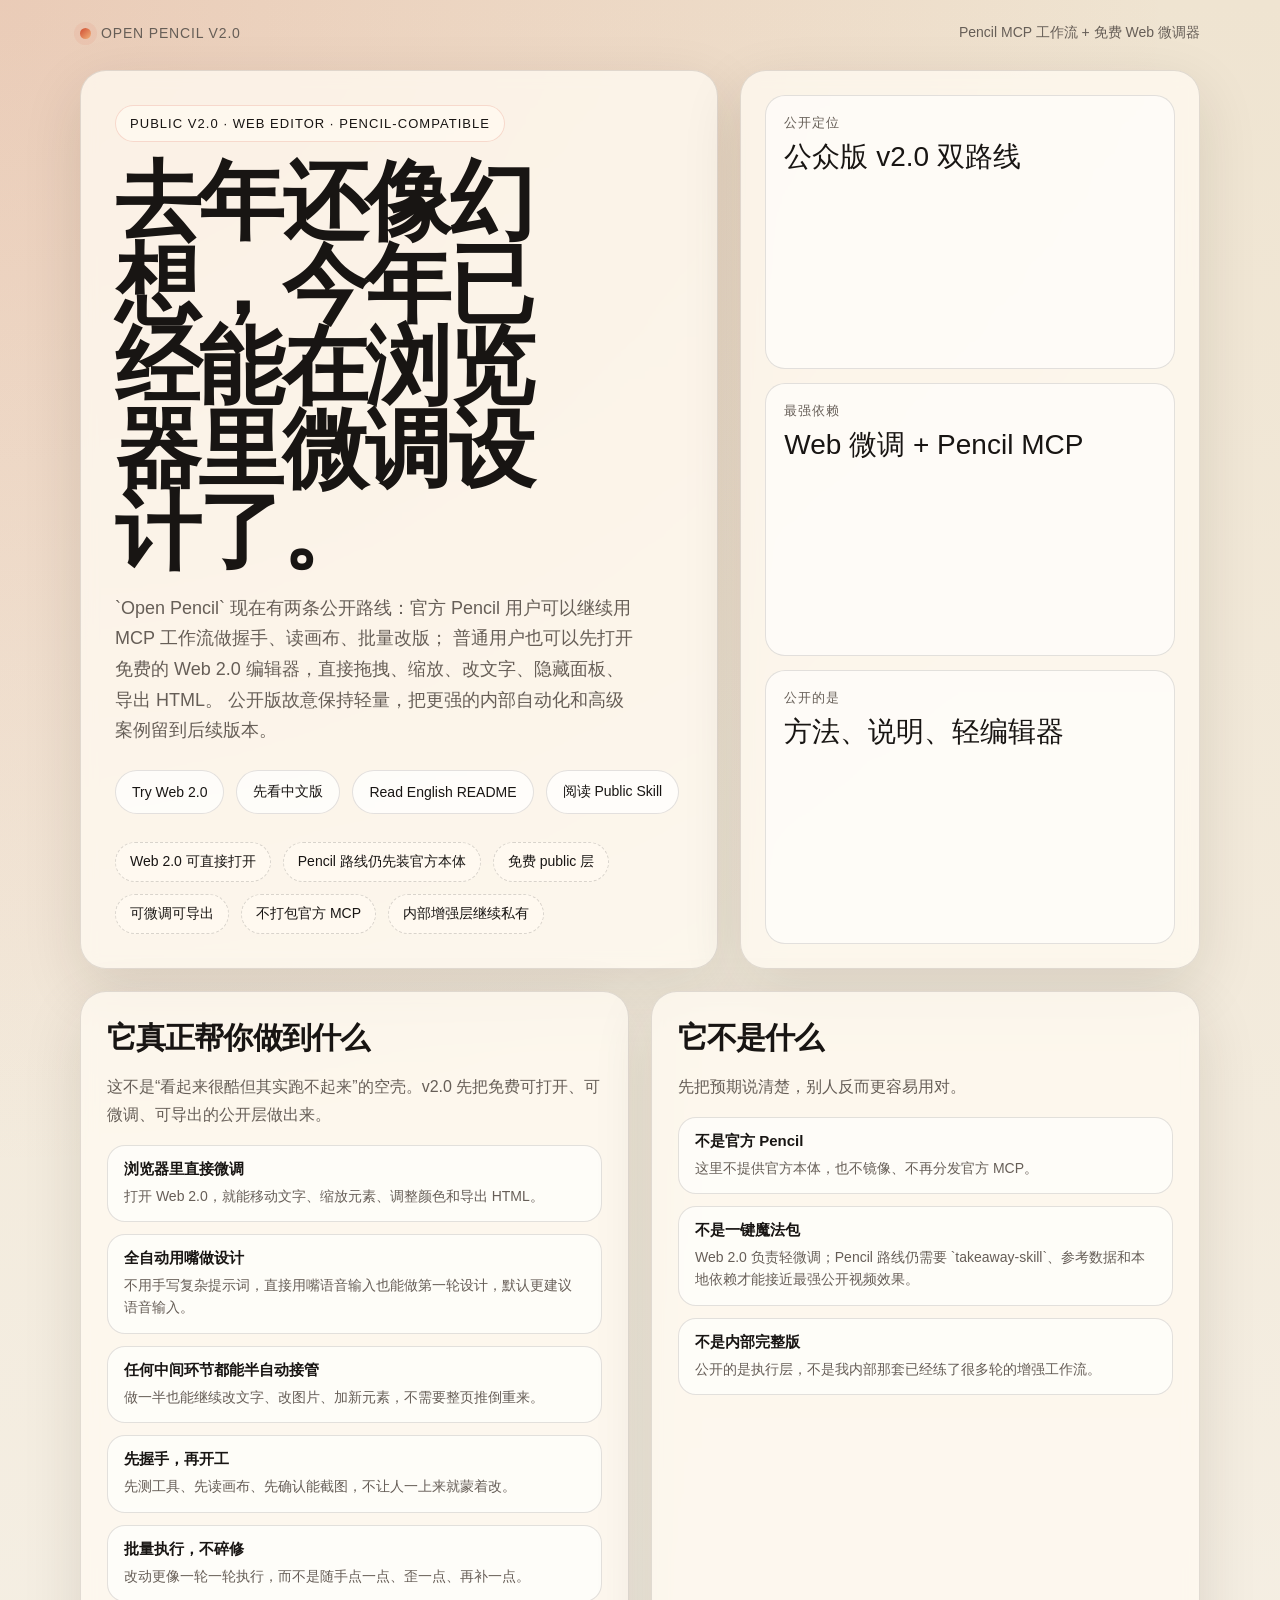
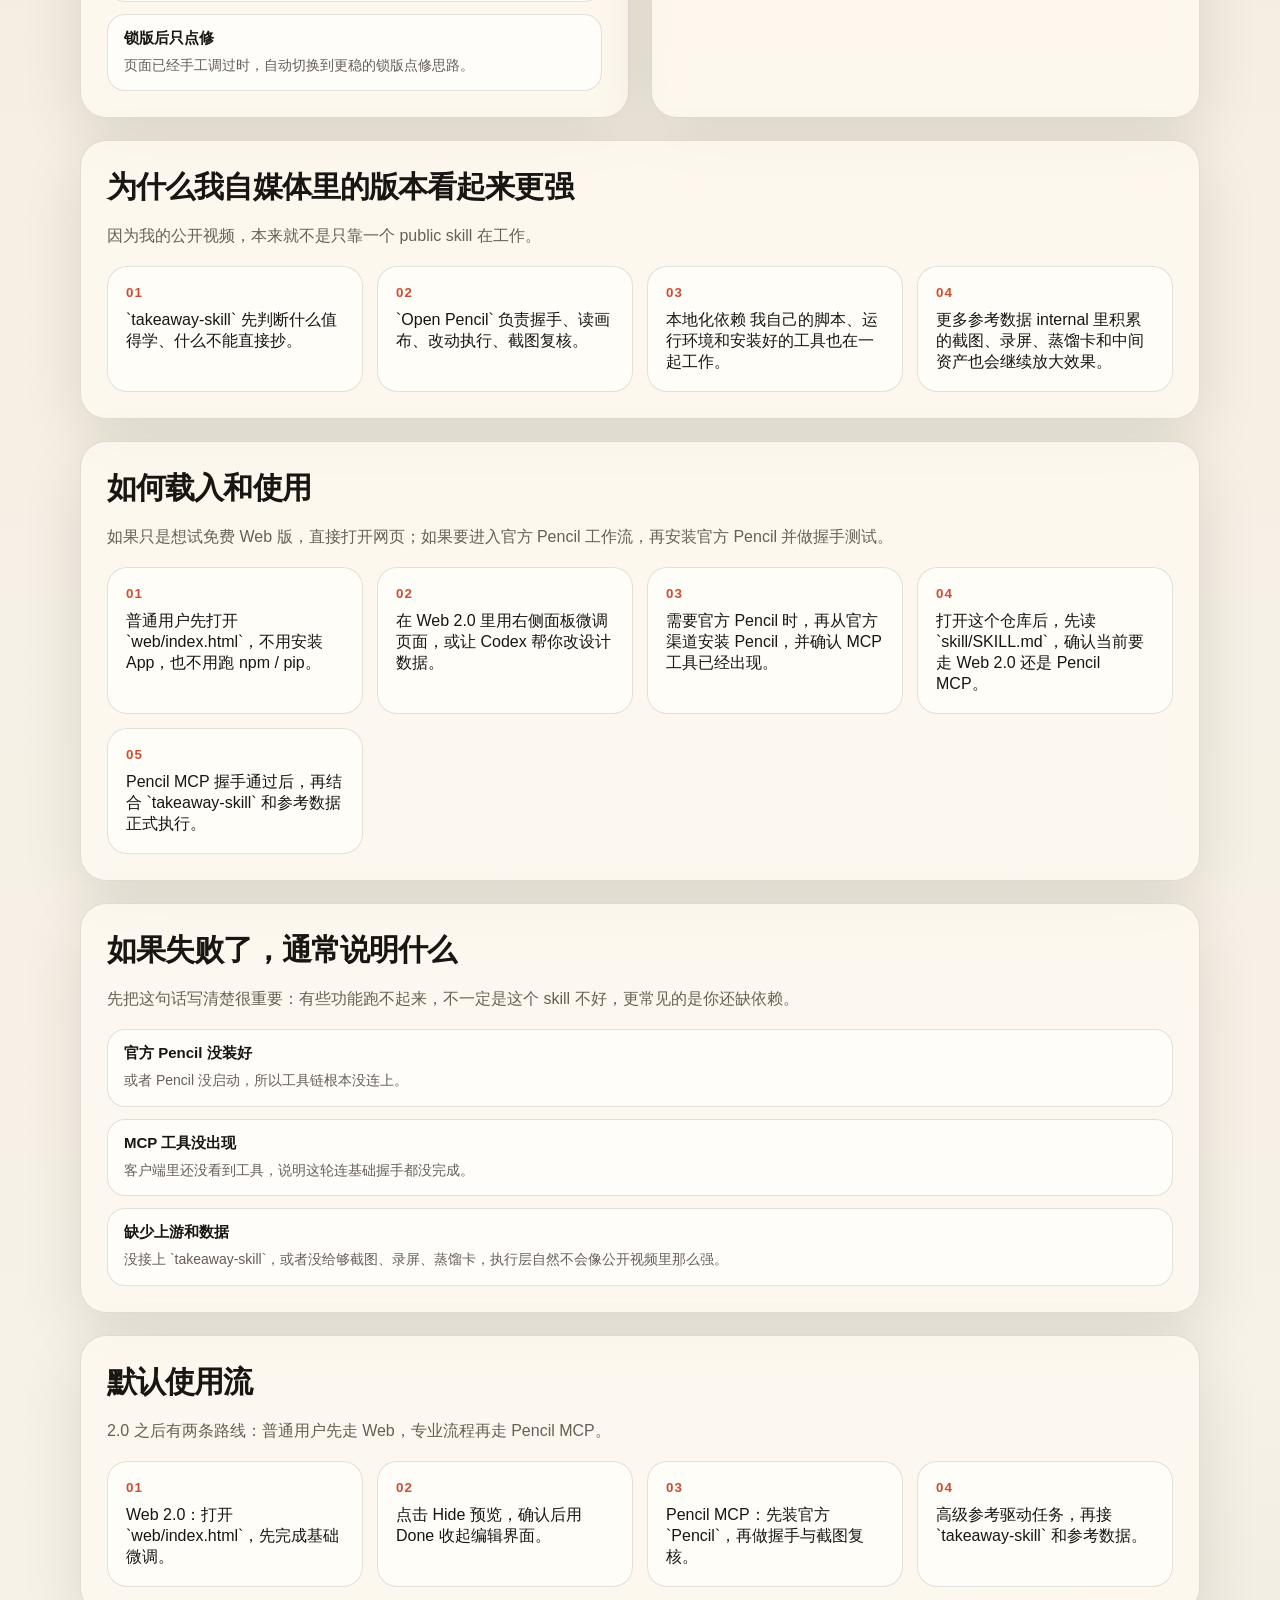
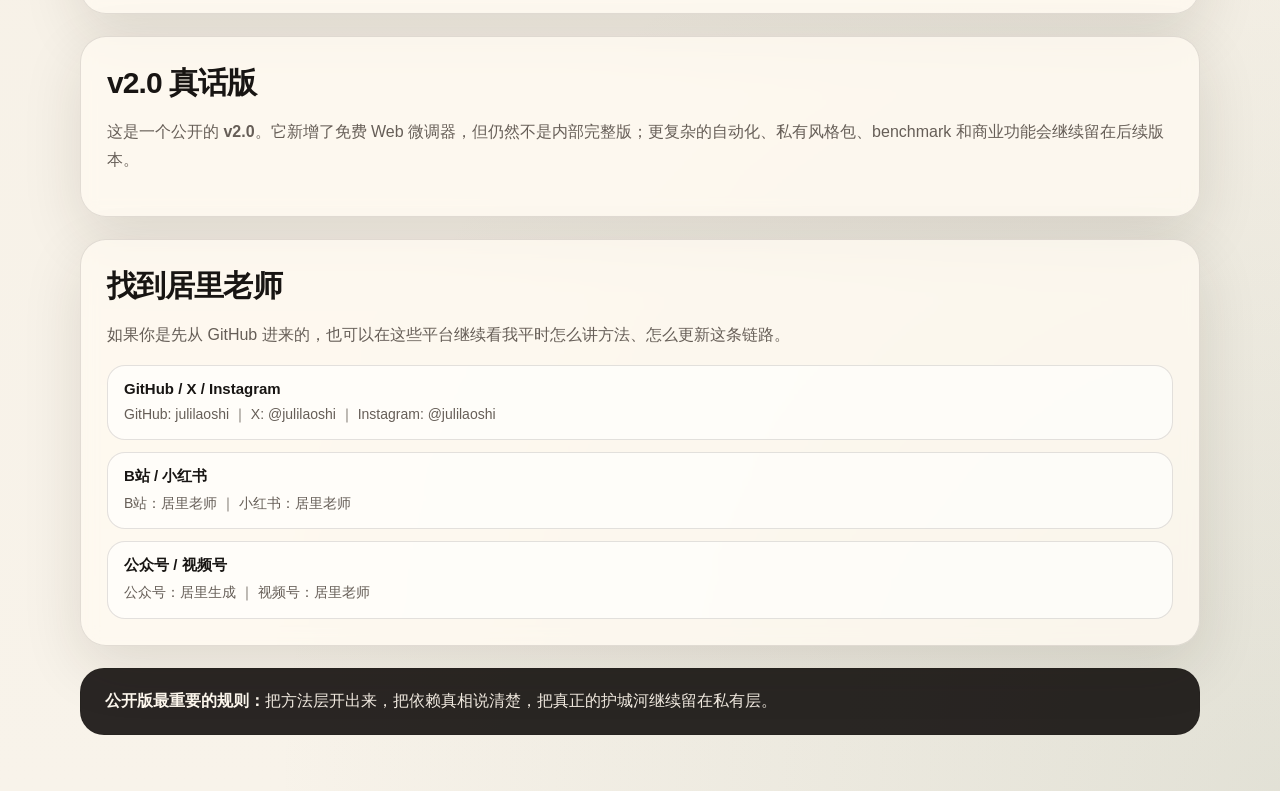
==== commit cf824f02: "Add Open Pencil Web 2.0 starter editor" ====
--- a/site/index.html
+++ b/site/index.html
@@ -3,7 +3,7 @@
   <head>
     <meta charset="UTF-8" />
     <meta name="viewport" content="width=device-width, initial-scale=1.0" />
-    <title>Open Pencil v1.0</title>
+    <title>Open Pencil v2.0</title>
     <style>
       :root {
         --paper: #f5efe4;
@@ -308,29 +308,30 @@
   <body>
     <main class="shell">
       <div class="topbar">
-        <div class="mark">Open Pencil v1.0</div>
-        <div>给官方 Pencil 用户的非官方公开执行层</div>
+        <div class="mark">Open Pencil v2.0</div>
+        <div>Pencil MCP 工作流 + 免费 Web 微调器</div>
       </div>
 
       <section class="hero">
         <article class="panel hero-main">
-          <div class="eyebrow">Public v1.0 · unofficial · Pencil-compatible</div>
-          <h1>去年还像幻想，今年已经能开始半自动设计了。</h1>
+          <div class="eyebrow">Public v2.0 · Web editor · Pencil-compatible</div>
+          <h1>去年还像幻想，今年已经能在浏览器里微调设计了。</h1>
           <p class="lead">
-            `Open Pencil` 可以帮你先做更自动的第一轮搭建，也可以做更稳的半自动协作：先让 agent
-            跑握手、读画布、批量改版，你再自己补字体、拖图片、换素材、修细节。它不是单独一个神奇按钮，
-            而是要和 `takeaway-skill`、参考数据、以及你本地装好的依赖一起联动，才会越来越像你在我自媒体里看到的效果。
+            `Open Pencil` 现在有两条公开路线：官方 Pencil 用户可以继续用 MCP 工作流做握手、读画布、批量改版；
+            普通用户也可以先打开免费的 Web 2.0 编辑器，直接拖拽、缩放、改文字、隐藏面板、导出 HTML。
+            公开版故意保持轻量，把更强的内部自动化和高级案例留到后续版本。
           </p>
           <div class="hero-links">
+            <a class="hero-link" href="../web/index.html">Try Web 2.0</a>
             <a class="hero-link" href="../README.zh-CN.md">先看中文版</a>
             <a class="hero-link" href="../README.md">Read English README</a>
             <a class="hero-link" href="../skill/SKILL.md">阅读 Public Skill</a>
           </div>
           <div class="hero-notes">
-            <div class="chip">先装官方 Pencil</div>
-            <div class="chip">强依赖 takeaway-skill</div>
-            <div class="chip">强依赖参考数据</div>
-            <div class="chip">失败通常是缺依赖</div>
+            <div class="chip">Web 2.0 可直接打开</div>
+            <div class="chip">Pencil 路线仍先装官方本体</div>
+            <div class="chip">免费 public 层</div>
+            <div class="chip">可微调可导出</div>
             <div class="chip">不打包官方 MCP</div>
             <div class="chip">内部增强层继续私有</div>
           </div>
@@ -339,15 +340,15 @@
         <aside class="panel hero-side">
           <div class="stat">
             <div class="stat-label">公开定位</div>
-            <div class="stat-value">公众版 v1.0 执行层</div>
+            <div class="stat-value">公众版 v2.0 双路线</div>
           </div>
           <div class="stat">
             <div class="stat-label">最强依赖</div>
-            <div class="stat-value">Takeaway + 数据 + 本地依赖</div>
+            <div class="stat-value">Web 微调 + Pencil MCP</div>
           </div>
           <div class="stat">
             <div class="stat-label">公开的是</div>
-            <div class="stat-value">方法、说明、模板</div>
+            <div class="stat-value">方法、说明、轻编辑器</div>
           </div>
         </aside>
       </section>
@@ -356,9 +357,13 @@
         <article class="panel card">
           <h2>它真正帮你做到什么</h2>
           <p>
-            这不是“看起来很酷但其实跑不起来”的空壳。它已经把 `Pencil` 这一层真正能复用的执行纪律开出来了。
+            这不是“看起来很酷但其实跑不起来”的空壳。v2.0 先把免费可打开、可微调、可导出的公开层做出来。
           </p>
           <div class="list">
+            <div class="item">
+              <strong>浏览器里直接微调</strong>
+              <span>打开 Web 2.0，就能移动文字、缩放元素、调整颜色和导出 HTML。</span>
+            </div>
             <div class="item">
               <strong>全自动用嘴做设计</strong>
               <span>不用手写复杂提示词，直接用嘴语音输入也能做第一轮设计，默认更建议语音输入。</span>
@@ -394,7 +399,7 @@
             </div>
             <div class="item">
               <strong>不是一键魔法包</strong>
-              <span>它不能脱离 `takeaway-skill`、参考数据和本地依赖，独立复现我最强演示效果。</span>
+              <span>Web 2.0 负责轻微调；Pencil 路线仍需要 `takeaway-skill`、参考数据和本地依赖才能接近最强公开视频效果。</span>
             </div>
             <div class="item">
               <strong>不是内部完整版</strong>
@@ -406,7 +411,7 @@
         <article class="panel card full">
           <h2>为什么我自媒体里的版本看起来更强</h2>
           <p>
-            因为我演示时，本来就不是只靠一个 public skill 在工作。
+            因为我的公开视频，本来就不是只靠一个 public skill 在工作。
           </p>
           <div class="steps">
             <div class="step">
@@ -435,28 +440,28 @@
         <article class="panel card full">
           <h2>如何载入和使用</h2>
           <p>
-            不要一上来就让 agent 干整页设计，也不要让它跑一堆安装命令。先载入 Skill，再单独做握手测试。
+            如果只是想试免费 Web 版，直接打开网页；如果要进入官方 Pencil 工作流，再安装官方 Pencil 并做握手测试。
           </p>
           <div class="steps">
             <div class="step">
               <small>01</small>
-              先从官方渠道在本机安装 Pencil，并确认 MCP 工具已经出现。
+              普通用户先打开 `web/index.html`，不用安装 App，也不用跑 npm / pip。
             </div>
             <div class="step">
               <small>02</small>
-              这个仓库不是 npm / pip 包，也不是 App 安装器，不需要跑长安装脚本。
+              在 Web 2.0 里用右侧面板微调页面，或让 Codex 帮你改设计数据。
             </div>
             <div class="step">
               <small>03</small>
-              打开这个仓库后，先读 `skill/SKILL.md`，确认 Skill 可读取后就停。
+              需要官方 Pencil 时，再从官方渠道安装 Pencil，并确认 MCP 工具已经出现。
             </div>
             <div class="step">
               <small>04</small>
-              再单独让本地 agent 做握手测试，确认能读画布、能截图、能调用工具。
+              打开这个仓库后，先读 `skill/SKILL.md`，确认当前要走 Web 2.0 还是 Pencil MCP。
             </div>
             <div class="step">
               <small>05</small>
-              握手通过后，再结合 `takeaway-skill` 和参考数据正式执行。
+              Pencil MCP 握手通过后，再结合 `takeaway-skill` 和参考数据正式执行。
             </div>
           </div>
         </article>
@@ -477,7 +482,7 @@
             </div>
             <div class="item">
               <strong>缺少上游和数据</strong>
-              <span>没接上 `takeaway-skill`，或者没给够截图、录屏、蒸馏卡，执行层自然不会像演示里那么强。</span>
+              <span>没接上 `takeaway-skill`，或者没给够截图、录屏、蒸馏卡，执行层自然不会像公开视频里那么强。</span>
             </div>
           </div>
         </article>
@@ -485,39 +490,39 @@
         <article class="panel card full">
           <h2>默认使用流</h2>
           <p>
-            真正常用的路线不是“只读一个 skill 文件”，而是一整条链路一起工作。
+            2.0 之后有两条路线：普通用户先走 Web，专业流程再走 Pencil MCP。
           </p>
           <div class="steps">
             <div class="step">
               <small>01</small>
-              先装好官方 `Pencil`。
+              Web 2.0：打开 `web/index.html`，先完成基础微调。
             </div>
             <div class="step">
               <small>02</small>
-              用 `takeaway-skill` 先判断参考里什么值得拿。
+              点击 Hide 预览，确认后用 Done 收起编辑界面。
             </div>
             <div class="step">
               <small>03</small>
-              准备好截图、录屏、蒸馏卡等参考数据。
+              Pencil MCP：先装官方 `Pencil`，再做握手与截图复核。
             </div>
             <div class="step">
               <small>04</small>
-              再用 `Open Pencil` 跑握手、读画布、改动执行和截图复核。
+              高级参考驱动任务，再接 `takeaway-skill` 和参考数据。
             </div>
           </div>
         </article>
 
         <article class="panel card full">
-          <h2>v1.0 真话版</h2>
-          <p>
-            这是一个公开的 <strong>v1.0</strong>。它是真的能用，但它公开的是方法层和执行层，不是我内部已经装好一堆依赖、联动多 skill、准备了更多数据的完整增强版。
+          <h2>v2.0 真话版</h2>
+          <p>
+            这是一个公开的 <strong>v2.0</strong>。它新增了免费 Web 微调器，但仍然不是内部完整版；更复杂的自动化、私有风格包、benchmark 和商业功能会继续留在后续版本。
           </p>
         </article>
 
         <article class="panel card full">
           <h2>找到居里老师</h2>
           <p>
-            如果你是先从 GitHub 进来的，也可以在这些平台继续看我平时怎么演示、怎么讲方法、怎么更新这条链路。
+            如果你是先从 GitHub 进来的，也可以在这些平台继续看我平时怎么讲方法、怎么更新这条链路。
           </p>
           <div class="list">
             <div class="item">
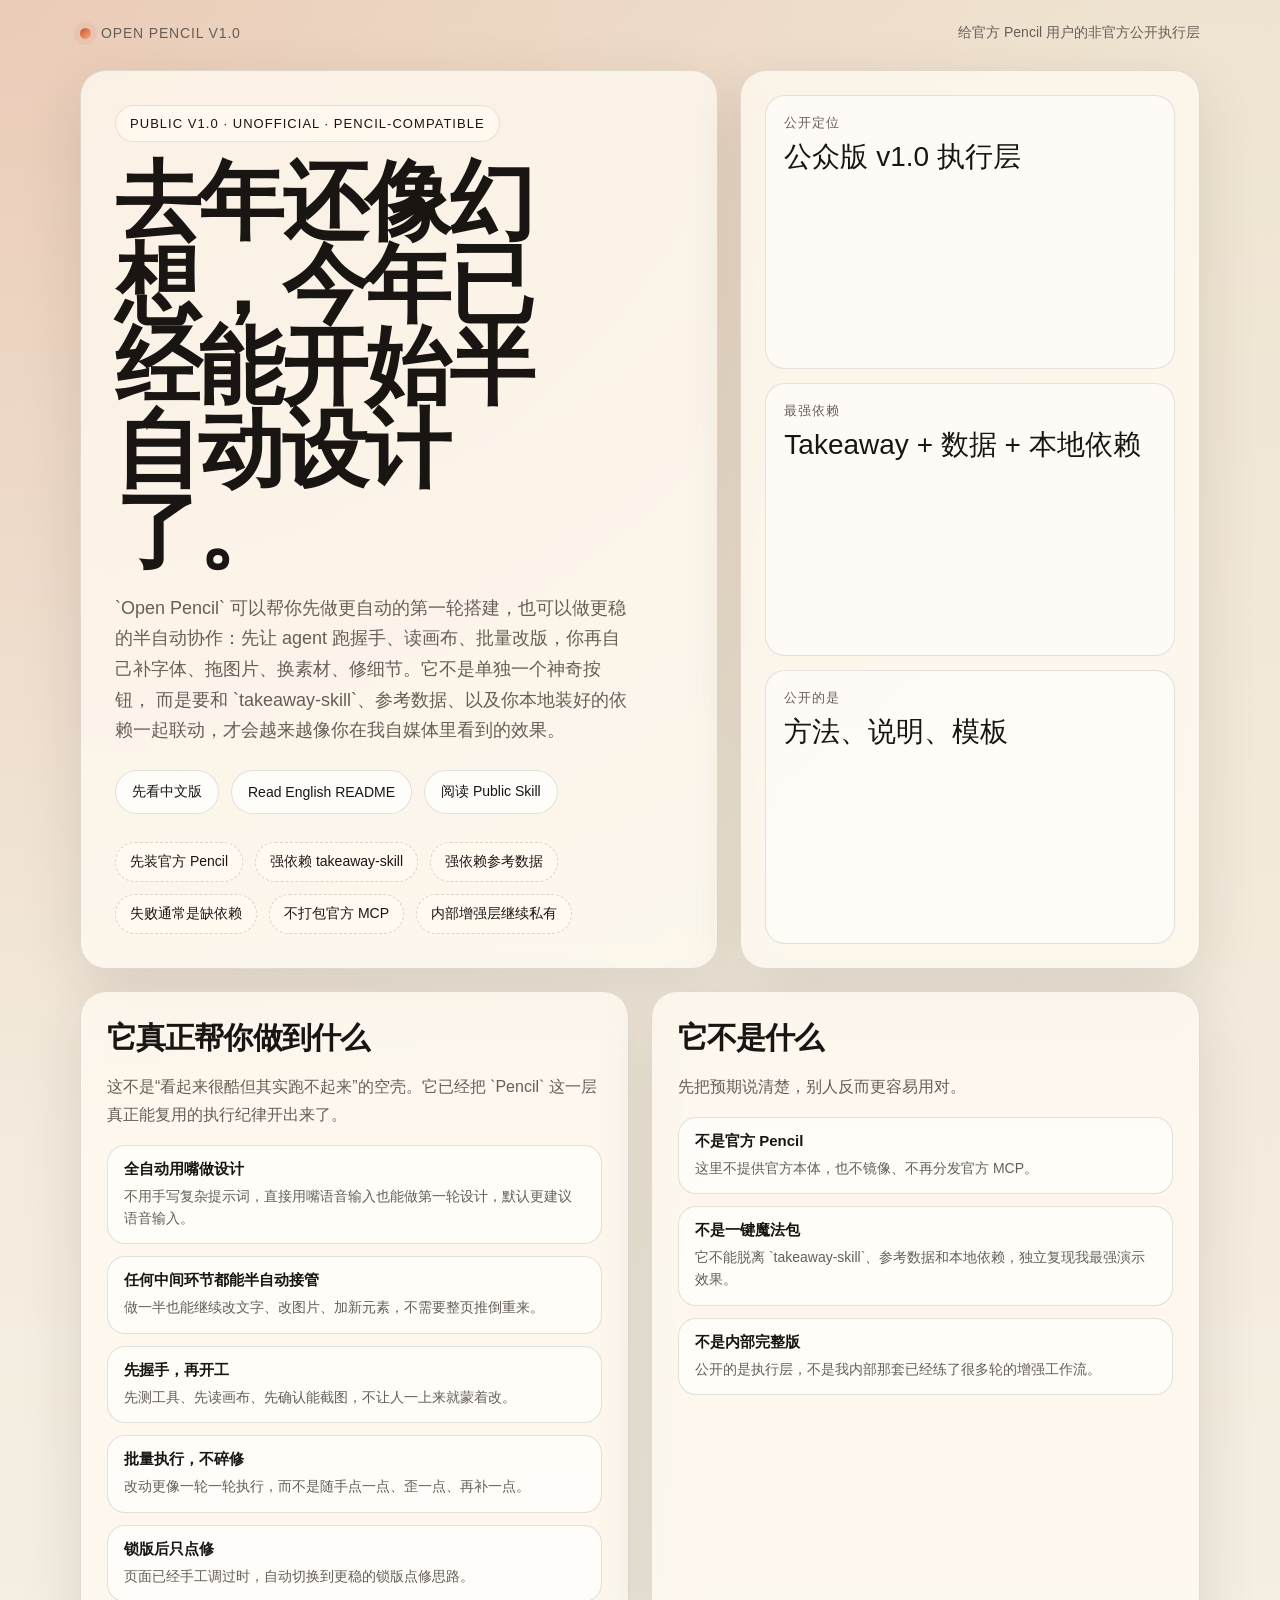
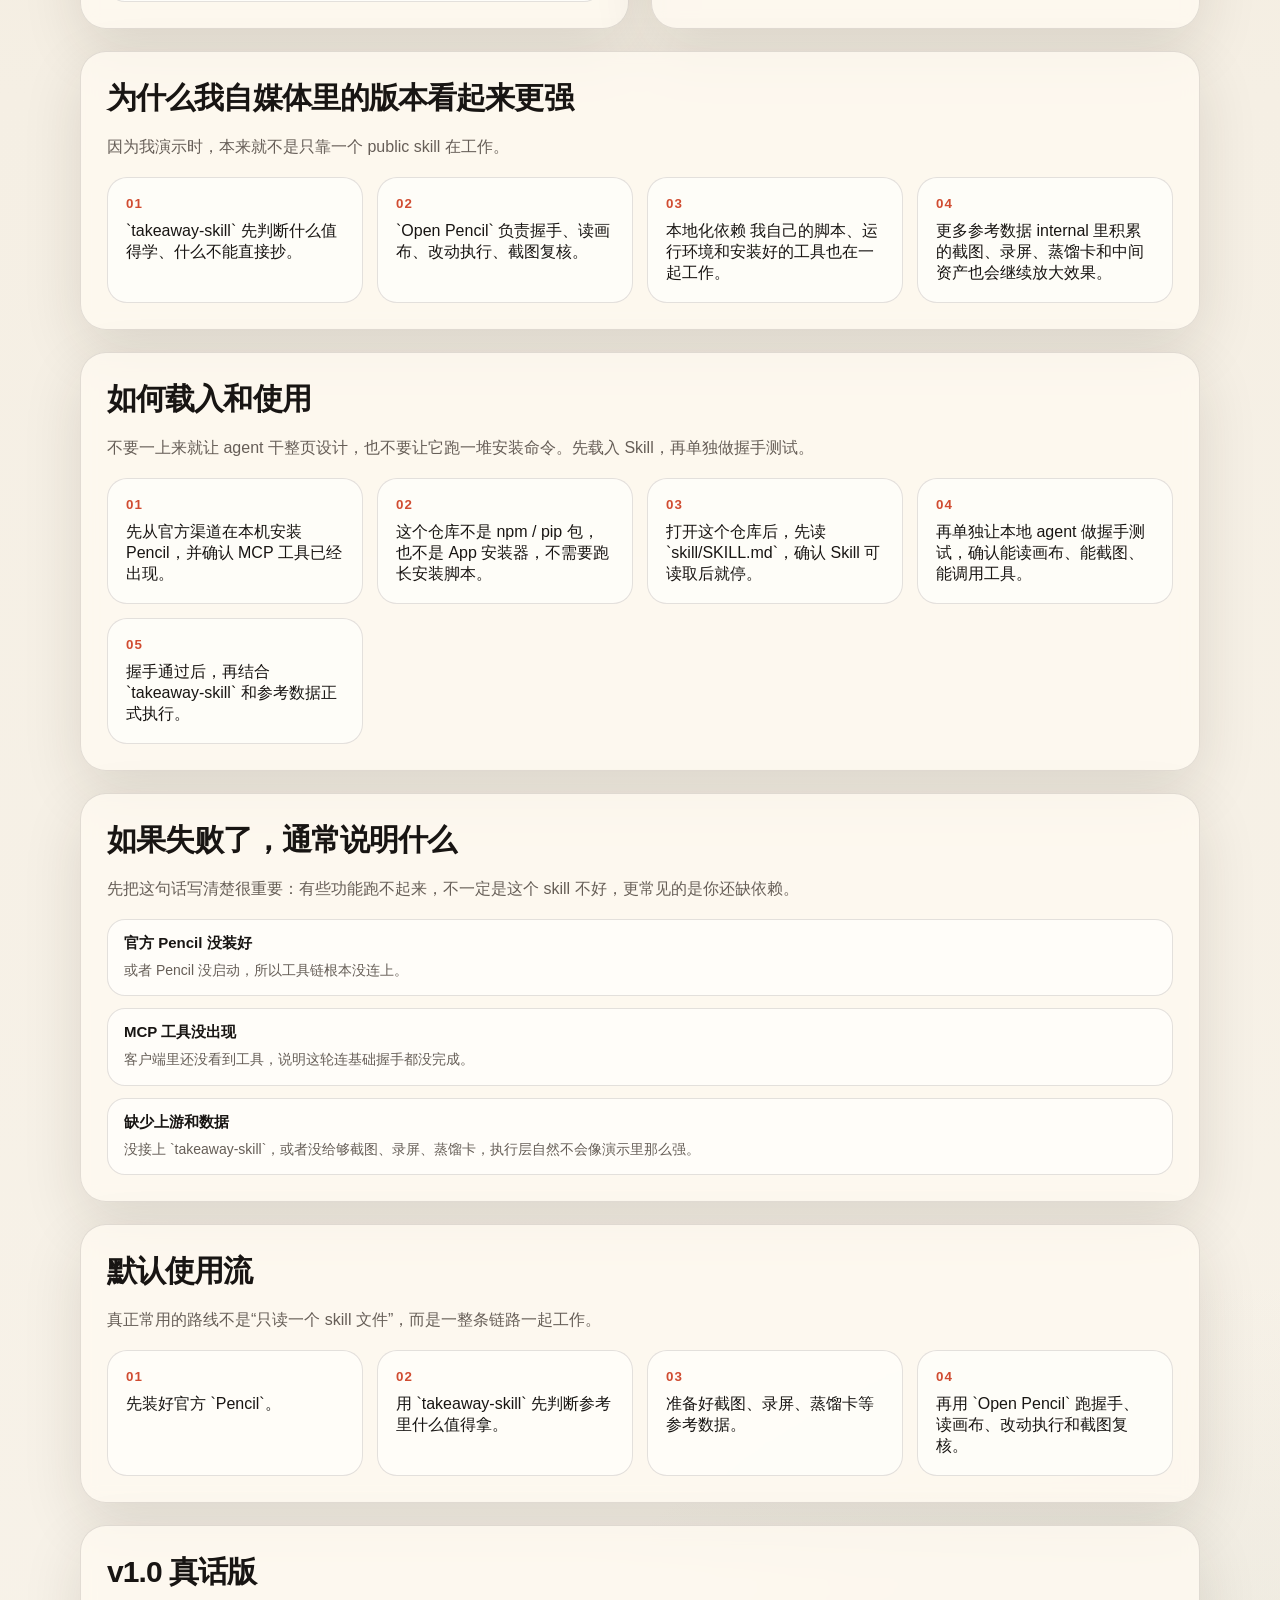
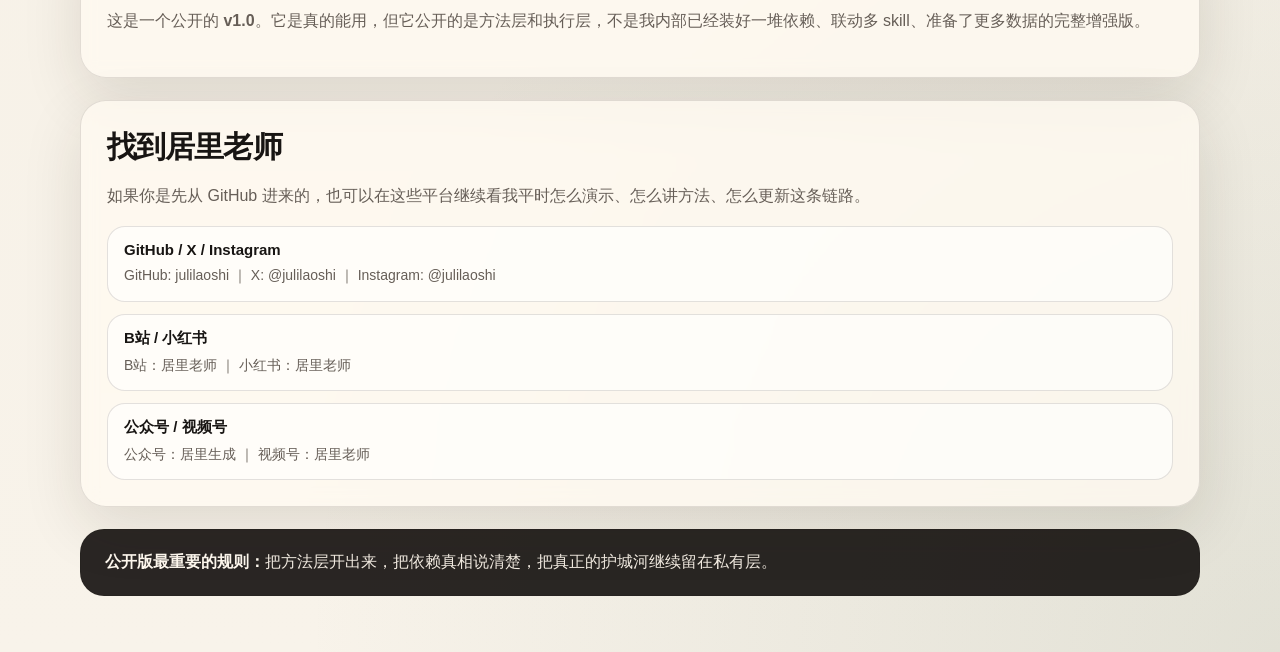
==== commit c36171bc: "Keep landing site unchanged" ====
--- a/site/index.html
+++ b/site/index.html
@@ -3,7 +3,7 @@
   <head>
     <meta charset="UTF-8" />
     <meta name="viewport" content="width=device-width, initial-scale=1.0" />
-    <title>Open Pencil v2.0</title>
+    <title>Open Pencil v1.0</title>
     <style>
       :root {
         --paper: #f5efe4;
@@ -308,30 +308,29 @@
   <body>
     <main class="shell">
       <div class="topbar">
-        <div class="mark">Open Pencil v2.0</div>
-        <div>Pencil MCP 工作流 + 免费 Web 微调器</div>
+        <div class="mark">Open Pencil v1.0</div>
+        <div>给官方 Pencil 用户的非官方公开执行层</div>
       </div>
 
       <section class="hero">
         <article class="panel hero-main">
-          <div class="eyebrow">Public v2.0 · Web editor · Pencil-compatible</div>
-          <h1>去年还像幻想，今年已经能在浏览器里微调设计了。</h1>
+          <div class="eyebrow">Public v1.0 · unofficial · Pencil-compatible</div>
+          <h1>去年还像幻想，今年已经能开始半自动设计了。</h1>
           <p class="lead">
-            `Open Pencil` 现在有两条公开路线：官方 Pencil 用户可以继续用 MCP 工作流做握手、读画布、批量改版；
-            普通用户也可以先打开免费的 Web 2.0 编辑器，直接拖拽、缩放、改文字、隐藏面板、导出 HTML。
-            公开版故意保持轻量，把更强的内部自动化和高级案例留到后续版本。
+            `Open Pencil` 可以帮你先做更自动的第一轮搭建，也可以做更稳的半自动协作：先让 agent
+            跑握手、读画布、批量改版，你再自己补字体、拖图片、换素材、修细节。它不是单独一个神奇按钮，
+            而是要和 `takeaway-skill`、参考数据、以及你本地装好的依赖一起联动，才会越来越像你在我自媒体里看到的效果。
           </p>
           <div class="hero-links">
-            <a class="hero-link" href="../web/index.html">Try Web 2.0</a>
             <a class="hero-link" href="../README.zh-CN.md">先看中文版</a>
             <a class="hero-link" href="../README.md">Read English README</a>
             <a class="hero-link" href="../skill/SKILL.md">阅读 Public Skill</a>
           </div>
           <div class="hero-notes">
-            <div class="chip">Web 2.0 可直接打开</div>
-            <div class="chip">Pencil 路线仍先装官方本体</div>
-            <div class="chip">免费 public 层</div>
-            <div class="chip">可微调可导出</div>
+            <div class="chip">先装官方 Pencil</div>
+            <div class="chip">强依赖 takeaway-skill</div>
+            <div class="chip">强依赖参考数据</div>
+            <div class="chip">失败通常是缺依赖</div>
             <div class="chip">不打包官方 MCP</div>
             <div class="chip">内部增强层继续私有</div>
           </div>
@@ -340,15 +339,15 @@
         <aside class="panel hero-side">
           <div class="stat">
             <div class="stat-label">公开定位</div>
-            <div class="stat-value">公众版 v2.0 双路线</div>
+            <div class="stat-value">公众版 v1.0 执行层</div>
           </div>
           <div class="stat">
             <div class="stat-label">最强依赖</div>
-            <div class="stat-value">Web 微调 + Pencil MCP</div>
+            <div class="stat-value">Takeaway + 数据 + 本地依赖</div>
           </div>
           <div class="stat">
             <div class="stat-label">公开的是</div>
-            <div class="stat-value">方法、说明、轻编辑器</div>
+            <div class="stat-value">方法、说明、模板</div>
           </div>
         </aside>
       </section>
@@ -357,13 +356,9 @@
         <article class="panel card">
           <h2>它真正帮你做到什么</h2>
           <p>
-            这不是“看起来很酷但其实跑不起来”的空壳。v2.0 先把免费可打开、可微调、可导出的公开层做出来。
+            这不是“看起来很酷但其实跑不起来”的空壳。它已经把 `Pencil` 这一层真正能复用的执行纪律开出来了。
           </p>
           <div class="list">
-            <div class="item">
-              <strong>浏览器里直接微调</strong>
-              <span>打开 Web 2.0，就能移动文字、缩放元素、调整颜色和导出 HTML。</span>
-            </div>
             <div class="item">
               <strong>全自动用嘴做设计</strong>
               <span>不用手写复杂提示词，直接用嘴语音输入也能做第一轮设计，默认更建议语音输入。</span>
@@ -399,7 +394,7 @@
             </div>
             <div class="item">
               <strong>不是一键魔法包</strong>
-              <span>Web 2.0 负责轻微调；Pencil 路线仍需要 `takeaway-skill`、参考数据和本地依赖才能接近最强公开视频效果。</span>
+              <span>它不能脱离 `takeaway-skill`、参考数据和本地依赖，独立复现我最强演示效果。</span>
             </div>
             <div class="item">
               <strong>不是内部完整版</strong>
@@ -411,7 +406,7 @@
         <article class="panel card full">
           <h2>为什么我自媒体里的版本看起来更强</h2>
           <p>
-            因为我的公开视频，本来就不是只靠一个 public skill 在工作。
+            因为我演示时，本来就不是只靠一个 public skill 在工作。
           </p>
           <div class="steps">
             <div class="step">
@@ -440,28 +435,28 @@
         <article class="panel card full">
           <h2>如何载入和使用</h2>
           <p>
-            如果只是想试免费 Web 版，直接打开网页；如果要进入官方 Pencil 工作流，再安装官方 Pencil 并做握手测试。
+            不要一上来就让 agent 干整页设计，也不要让它跑一堆安装命令。先载入 Skill，再单独做握手测试。
           </p>
           <div class="steps">
             <div class="step">
               <small>01</small>
-              普通用户先打开 `web/index.html`，不用安装 App，也不用跑 npm / pip。
+              先从官方渠道在本机安装 Pencil，并确认 MCP 工具已经出现。
             </div>
             <div class="step">
               <small>02</small>
-              在 Web 2.0 里用右侧面板微调页面，或让 Codex 帮你改设计数据。
+              这个仓库不是 npm / pip 包，也不是 App 安装器，不需要跑长安装脚本。
             </div>
             <div class="step">
               <small>03</small>
-              需要官方 Pencil 时，再从官方渠道安装 Pencil，并确认 MCP 工具已经出现。
+              打开这个仓库后，先读 `skill/SKILL.md`，确认 Skill 可读取后就停。
             </div>
             <div class="step">
               <small>04</small>
-              打开这个仓库后，先读 `skill/SKILL.md`，确认当前要走 Web 2.0 还是 Pencil MCP。
+              再单独让本地 agent 做握手测试，确认能读画布、能截图、能调用工具。
             </div>
             <div class="step">
               <small>05</small>
-              Pencil MCP 握手通过后，再结合 `takeaway-skill` 和参考数据正式执行。
+              握手通过后，再结合 `takeaway-skill` 和参考数据正式执行。
             </div>
           </div>
         </article>
@@ -482,7 +477,7 @@
             </div>
             <div class="item">
               <strong>缺少上游和数据</strong>
-              <span>没接上 `takeaway-skill`，或者没给够截图、录屏、蒸馏卡，执行层自然不会像公开视频里那么强。</span>
+              <span>没接上 `takeaway-skill`，或者没给够截图、录屏、蒸馏卡，执行层自然不会像演示里那么强。</span>
             </div>
           </div>
         </article>
@@ -490,39 +485,39 @@
         <article class="panel card full">
           <h2>默认使用流</h2>
           <p>
-            2.0 之后有两条路线：普通用户先走 Web，专业流程再走 Pencil MCP。
+            真正常用的路线不是“只读一个 skill 文件”，而是一整条链路一起工作。
           </p>
           <div class="steps">
             <div class="step">
               <small>01</small>
-              Web 2.0：打开 `web/index.html`，先完成基础微调。
+              先装好官方 `Pencil`。
             </div>
             <div class="step">
               <small>02</small>
-              点击 Hide 预览，确认后用 Done 收起编辑界面。
+              用 `takeaway-skill` 先判断参考里什么值得拿。
             </div>
             <div class="step">
               <small>03</small>
-              Pencil MCP：先装官方 `Pencil`，再做握手与截图复核。
+              准备好截图、录屏、蒸馏卡等参考数据。
             </div>
             <div class="step">
               <small>04</small>
-              高级参考驱动任务，再接 `takeaway-skill` 和参考数据。
+              再用 `Open Pencil` 跑握手、读画布、改动执行和截图复核。
             </div>
           </div>
         </article>
 
         <article class="panel card full">
-          <h2>v2.0 真话版</h2>
-          <p>
-            这是一个公开的 <strong>v2.0</strong>。它新增了免费 Web 微调器，但仍然不是内部完整版；更复杂的自动化、私有风格包、benchmark 和商业功能会继续留在后续版本。
+          <h2>v1.0 真话版</h2>
+          <p>
+            这是一个公开的 <strong>v1.0</strong>。它是真的能用，但它公开的是方法层和执行层，不是我内部已经装好一堆依赖、联动多 skill、准备了更多数据的完整增强版。
           </p>
         </article>
 
         <article class="panel card full">
           <h2>找到居里老师</h2>
           <p>
-            如果你是先从 GitHub 进来的，也可以在这些平台继续看我平时怎么讲方法、怎么更新这条链路。
+            如果你是先从 GitHub 进来的，也可以在这些平台继续看我平时怎么演示、怎么讲方法、怎么更新这条链路。
           </p>
           <div class="list">
             <div class="item">
